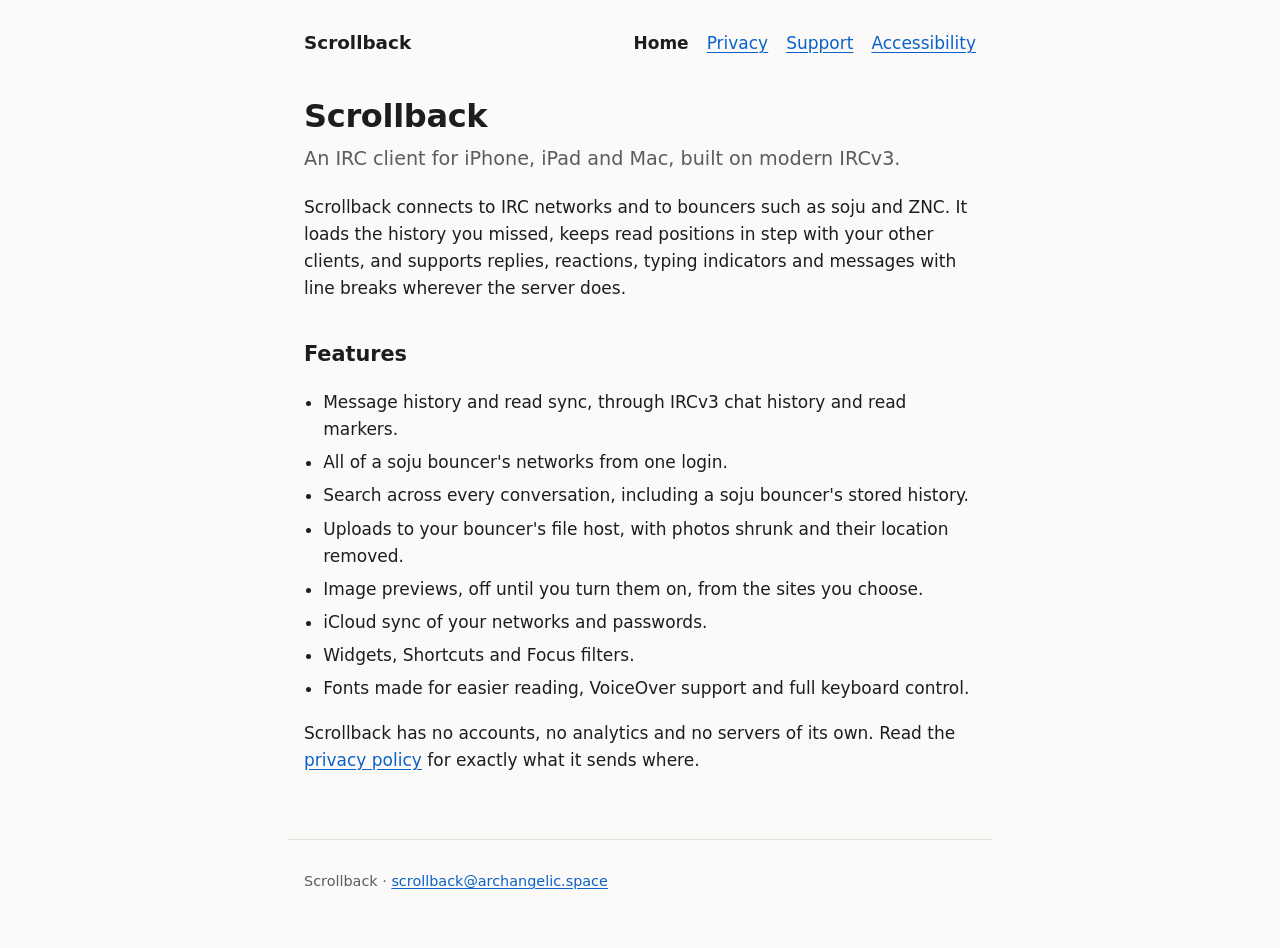
==== index.html @ 9c338fd2 "scrollback website: home, privacy policy, support and accessibility pages" ====
<!doctype html>
<html lang="en">
<head>
  <meta charset="utf-8">
  <meta name="viewport" content="width=device-width, initial-scale=1">
  <title>Scrollback</title>
  <meta name="description" content="Scrollback, an IRCv3 client for iPhone, iPad and Mac.">
  <meta name="color-scheme" content="light dark">
  <link rel="stylesheet" href="style.css">
</head>
<body>
  <a class="skip" href="#content">Skip to content</a>
  <header>
    <a class="name" href="index.html">Scrollback</a>
    <nav aria-label="Site">
    <ul>
      <li><a href="index.html" aria-current="page">Home</a></li>
      <li><a href="privacy.html">Privacy</a></li>
      <li><a href="support.html">Support</a></li>
      <li><a href="accessibility.html">Accessibility</a></li>
    </ul>
    </nav>
  </header>
  <main id="content">
<h1>Scrollback</h1>
<p class="lead">An IRC client for iPhone, iPad and Mac, built on modern IRCv3.</p>
<p>Scrollback connects to IRC networks and to bouncers such as soju and ZNC. It loads the history you missed, keeps
read positions in step with your other clients, and supports replies, reactions, typing indicators and messages with
line breaks wherever the server does.</p>
<h2>Features</h2>
<ul class="features">
  <li>Message history and read sync, through IRCv3 chat history and read markers.</li>
  <li>All of a soju bouncer's networks from one login.</li>
  <li>Search across every conversation, including a soju bouncer's stored history.</li>
  <li>Uploads to your bouncer's file host, with photos shrunk and their location removed.</li>
  <li>Image previews, off until you turn them on, from the sites you choose.</li>
  <li>iCloud sync of your networks and passwords.</li>
  <li>Widgets, Shortcuts and Focus filters.</li>
  <li>Fonts made for easier reading, VoiceOver support and full keyboard control.</li>
</ul>
<p>Scrollback has no accounts, no analytics and no servers of its own. Read the <a href="privacy.html">privacy
policy</a> for exactly what it sends where.</p>
  </main>
  <footer>
    <p>Scrollback · <a href="mailto:scrollback@archangelic.space">scrollback@archangelic.space</a></p>
  </footer>
</body>
</html>
---- style.css ----
:root {
  --bg: #fbfaf8;
  --text: #1d1d1f;
  --muted: #5b5b60;
  --accent: #0a62c9;
  --line: #e2e0dc;
  --card: #ffffff;
}
@media (prefers-color-scheme: dark) {
  :root {
    --bg: #121214;
    --text: #f2f2f4;
    --muted: #a8a8ae;
    --accent: #6cb2ff;
    --line: #2c2c30;
    --card: #1b1b1e;
  }
}
* { box-sizing: border-box; }
html { -webkit-text-size-adjust: 100%; }
body {
  margin: 0;
  background: var(--bg);
  color: var(--text);
  font: 1.0625rem/1.6 -apple-system, BlinkMacSystemFont, "Segoe UI", system-ui, sans-serif;
}
a { color: var(--accent); text-underline-offset: 0.15em; }
a:focus-visible { outline: 3px solid var(--accent); outline-offset: 2px; border-radius: 3px; }
.skip { position: absolute; left: -999px; }
.skip:focus { left: 16px; top: 16px; background: var(--card); padding: 8px 12px; z-index: 1; }
header, main, footer { max-width: 44rem; margin: 0 auto; padding: 0 16px; }
header { display: flex; flex-wrap: wrap; gap: 8px 20px; align-items: baseline; padding-top: 28px; padding-bottom: 12px; }
header .name { font-weight: 700; font-size: 1.15rem; color: var(--text); text-decoration: none; margin-right: auto; }
nav ul { display: flex; flex-wrap: wrap; gap: 4px 18px; list-style: none; margin: 0; padding: 0; }
nav a[aria-current="page"] { color: var(--text); font-weight: 600; text-decoration: none; }
main { padding-bottom: 48px; }
h1 { font-size: 2rem; line-height: 1.2; margin: 28px 0 8px; letter-spacing: -0.01em; }
h2 { font-size: 1.3rem; margin: 36px 0 8px; }
h3 { font-size: 1.05rem; margin: 24px 0 4px; }
.lead { font-size: 1.2rem; color: var(--muted); margin-top: 0; }
.updated { color: var(--muted); font-size: 0.95rem; }
ul.features { padding-left: 1.2rem; }
ul.features li { margin: 6px 0; }
.card { background: var(--card); border: 1px solid var(--line); border-radius: 12px; padding: 16px 20px; margin: 20px 0; }
footer { border-top: 1px solid var(--line); padding-top: 16px; padding-bottom: 40px; color: var(--muted); font-size: 0.9rem; }
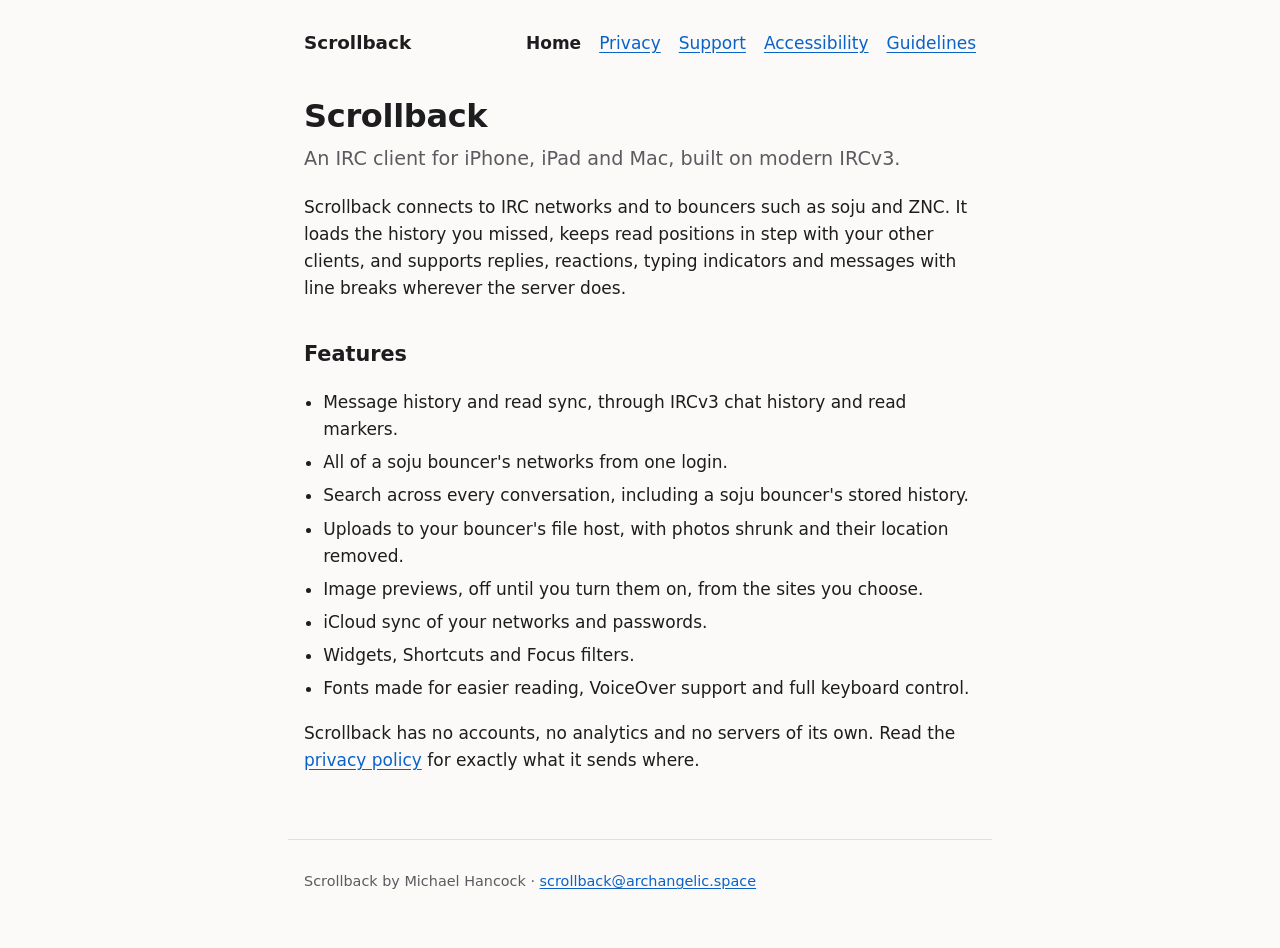
==== commit ab8931bb: "add the community guidelines page and name Michael Hancock as the developer" ====
--- a/index.html
+++ b/index.html
@@ -18,6 +18,7 @@
       <li><a href="privacy.html">Privacy</a></li>
       <li><a href="support.html">Support</a></li>
       <li><a href="accessibility.html">Accessibility</a></li>
+      <li><a href="guidelines.html">Guidelines</a></li>
     </ul>
     </nav>
   </header>
@@ -42,7 +43,7 @@
 policy</a> for exactly what it sends where.</p>
   </main>
   <footer>
-    <p>Scrollback · <a href="mailto:scrollback@archangelic.space">scrollback@archangelic.space</a></p>
+    <p>Scrollback by Michael Hancock · <a href="mailto:scrollback@archangelic.space">scrollback@archangelic.space</a></p>
   </footer>
 </body>
 </html>
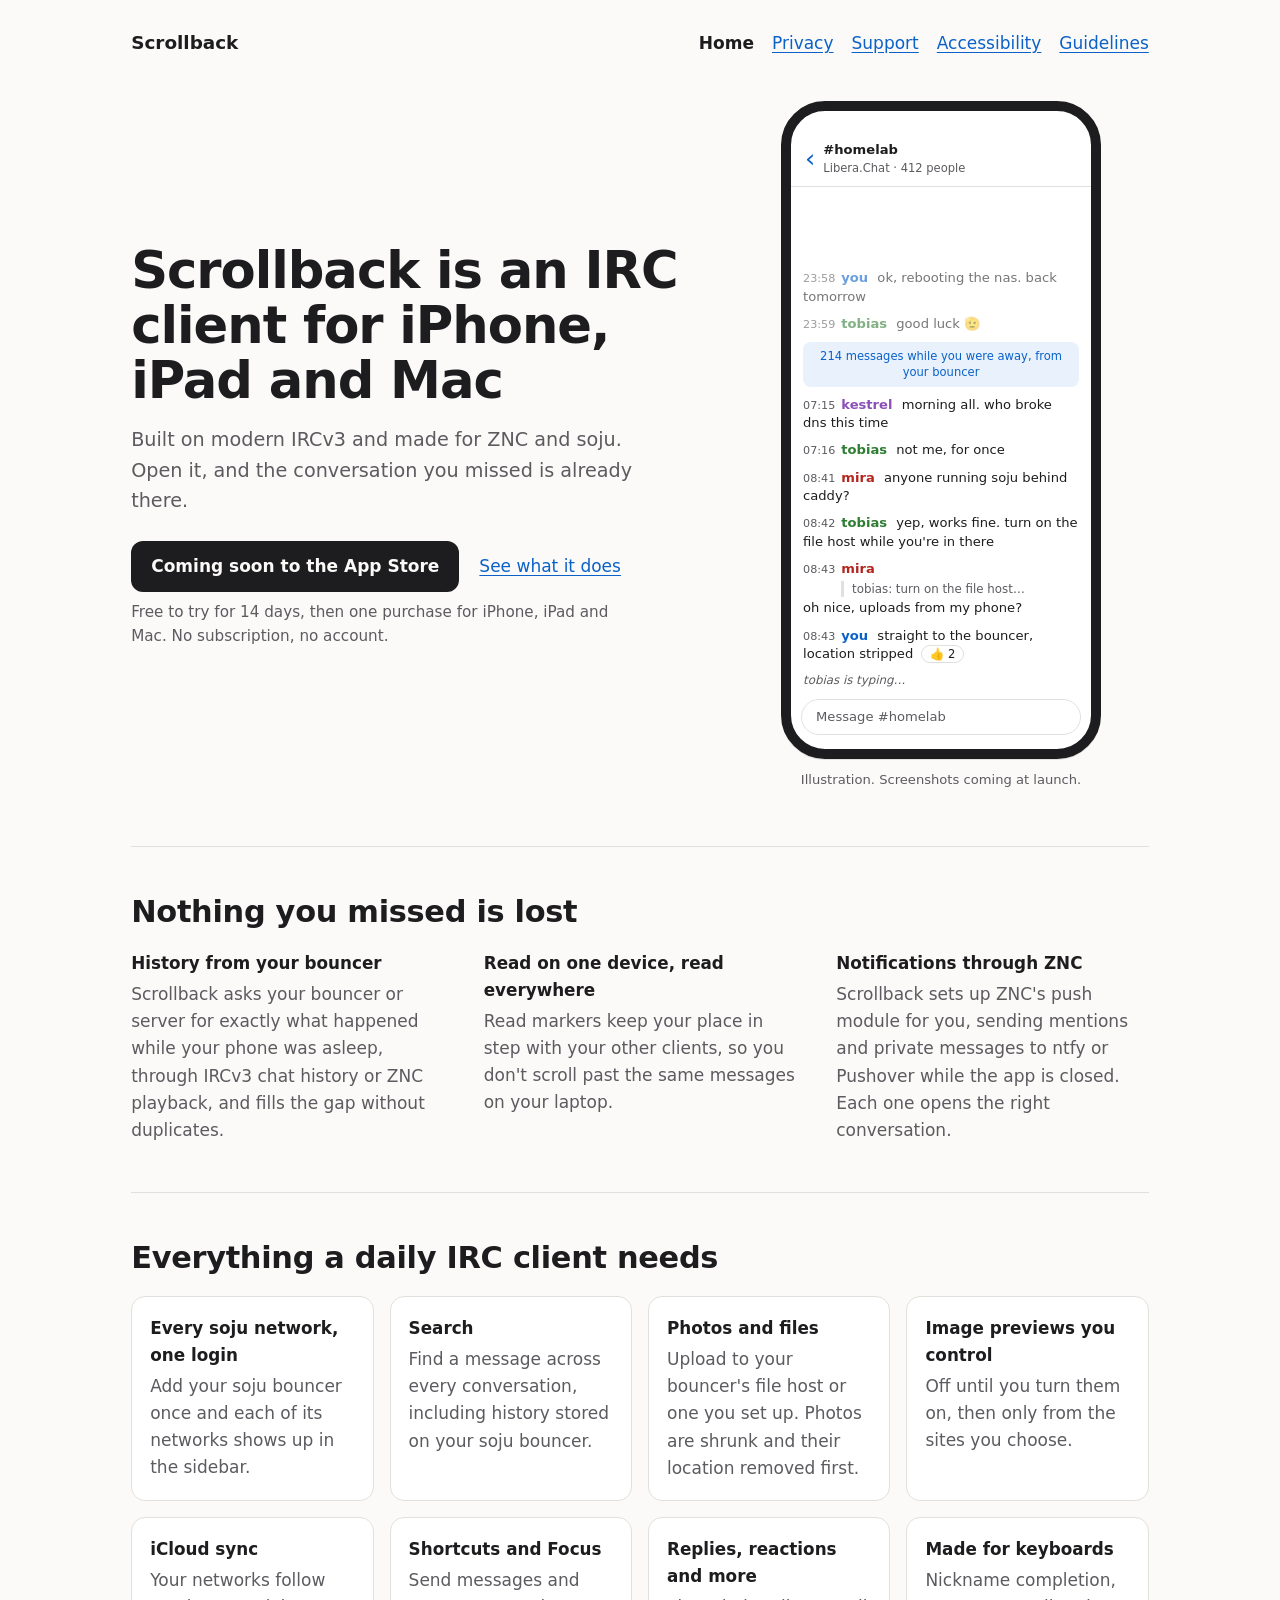
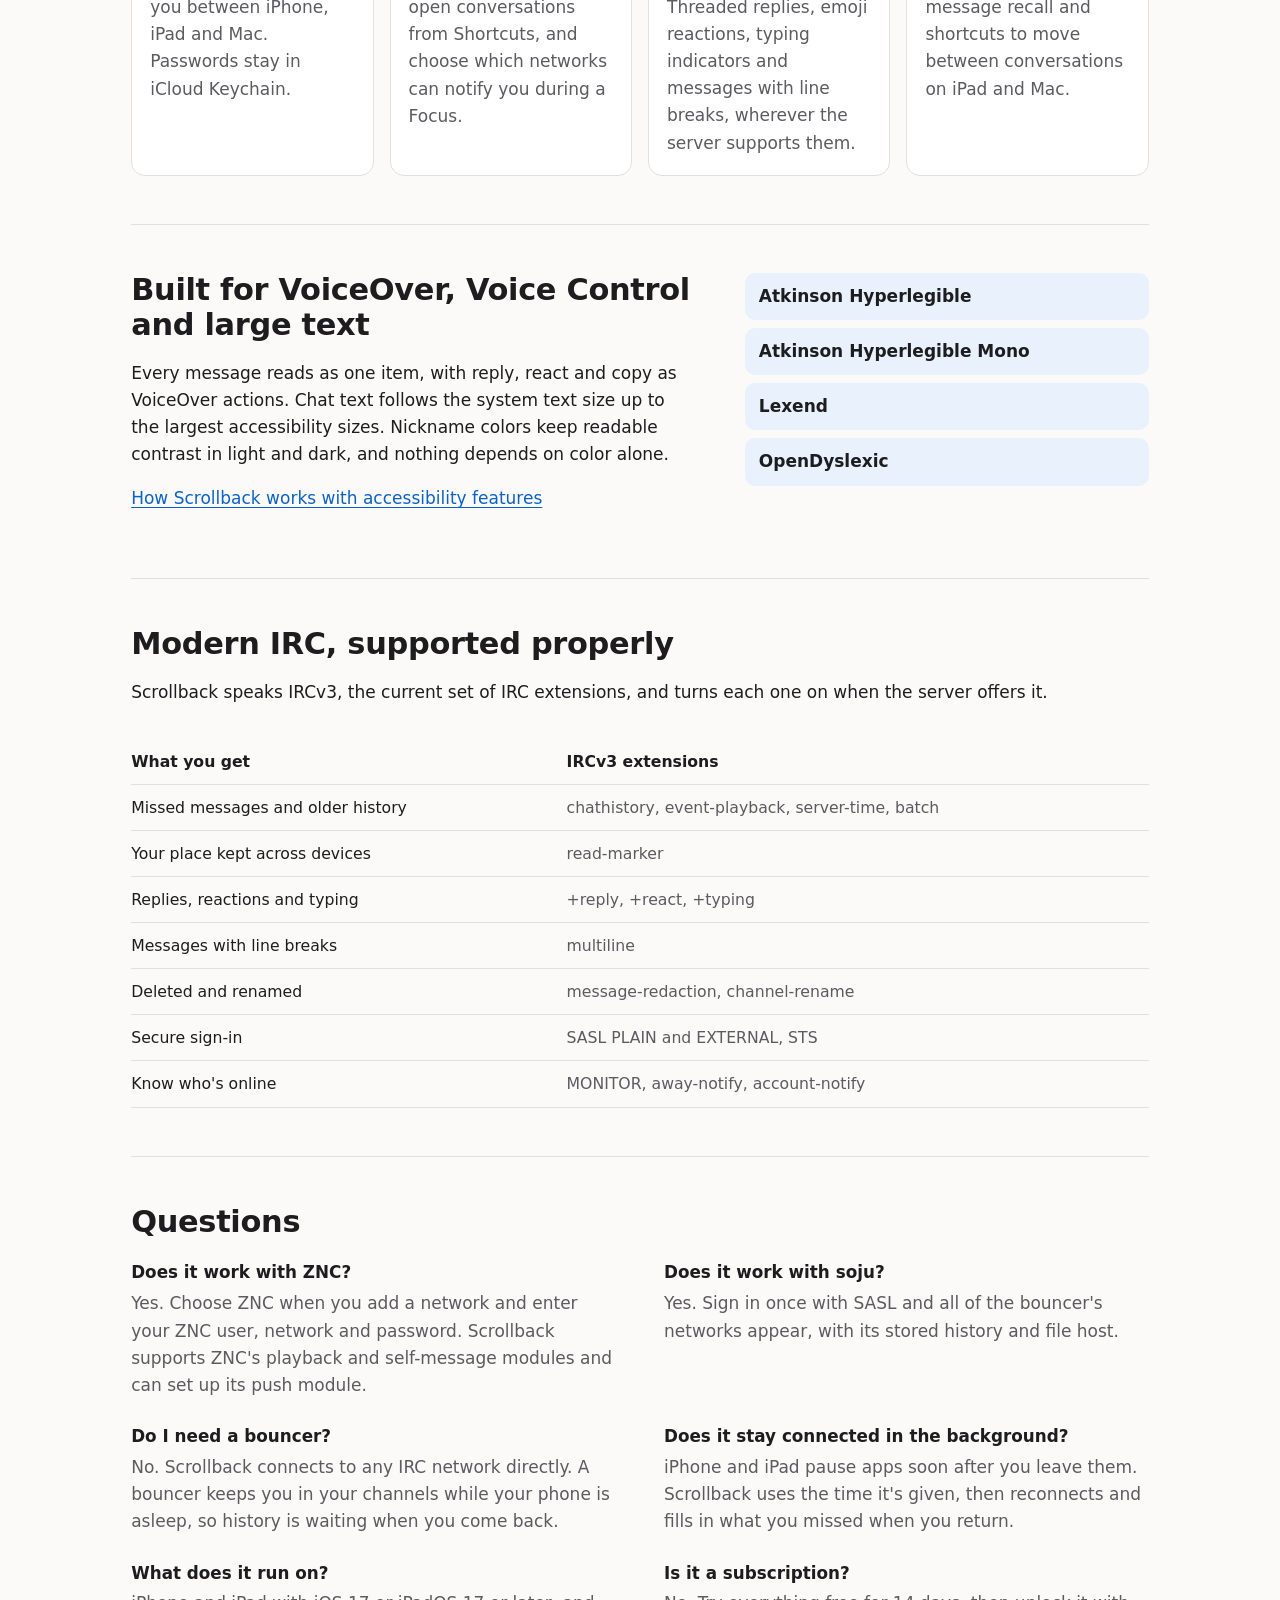
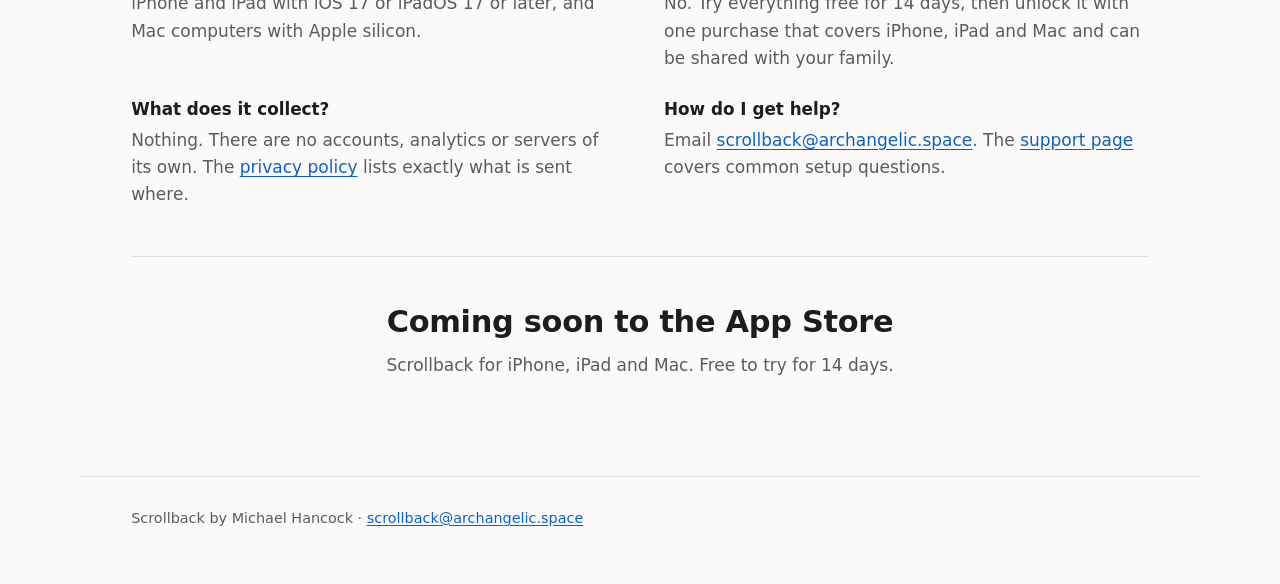
==== commit c0d292c5: "Homepage for people searching for an IRC client for iPhone, iPad and Mac Rewrites the homepage aroun" ====
--- a/index.html
+++ b/index.html
@@ -3,12 +3,28 @@
 <head>
   <meta charset="utf-8">
   <meta name="viewport" content="width=device-width, initial-scale=1">
-  <title>Scrollback</title>
-  <meta name="description" content="Scrollback, an IRCv3 client for iPhone, iPad and Mac.">
+  <title>Scrollback: IRC client for iPhone, iPad and Mac</title>
+  <meta name="description" content="Scrollback is an IRC client for iPhone, iPad and Mac. IRCv3 chat history, ZNC and soju bouncers, search, uploads and full VoiceOver support. No accounts, no tracking.">
+  <link rel="canonical" href="https://scrollback.archangelic.space/">
+  <meta property="og:type" content="website">
+  <meta property="og:url" content="https://scrollback.archangelic.space/">
+  <meta property="og:title" content="Scrollback: IRC client for iPhone, iPad and Mac">
+  <meta property="og:description" content="Open it and the conversation you missed is already there. IRCv3, ZNC and soju, built for VoiceOver and large text.">
   <meta name="color-scheme" content="light dark">
   <link rel="stylesheet" href="style.css">
+  <script type="application/ld+json">
+  {
+    "@context": "https://schema.org",
+    "@type": "SoftwareApplication",
+    "name": "Scrollback",
+    "applicationCategory": "CommunicationApplication",
+    "operatingSystem": "iOS 17 or later, iPadOS 17 or later, macOS on Apple silicon",
+    "url": "https://scrollback.archangelic.space/",
+    "description": "An IRC client for iPhone, iPad and Mac with IRCv3 chat history, ZNC and soju bouncer support, search, uploads and full VoiceOver support."
+  }
+  </script>
 </head>
-<body>
+<body class="home">
   <a class="skip" href="#content">Skip to content</a>
   <header>
     <a class="name" href="index.html">Scrollback</a>
@@ -23,24 +39,170 @@
     </nav>
   </header>
   <main id="content">
-<h1>Scrollback</h1>
-<p class="lead">An IRC client for iPhone, iPad and Mac, built on modern IRCv3.</p>
-<p>Scrollback connects to IRC networks and to bouncers such as soju and ZNC. It loads the history you missed, keeps
-read positions in step with your other clients, and supports replies, reactions, typing indicators and messages with
-line breaks wherever the server does.</p>
-<h2>Features</h2>
-<ul class="features">
-  <li>Message history and read sync, through IRCv3 chat history and read markers.</li>
-  <li>All of a soju bouncer's networks from one login.</li>
-  <li>Search across every conversation, including a soju bouncer's stored history.</li>
-  <li>Uploads to your bouncer's file host, with photos shrunk and their location removed.</li>
-  <li>Image previews, off until you turn them on, from the sites you choose.</li>
-  <li>iCloud sync of your networks and passwords.</li>
-  <li>Widgets, Shortcuts and Focus filters.</li>
-  <li>Fonts made for easier reading, VoiceOver support and full keyboard control.</li>
-</ul>
-<p>Scrollback has no accounts, no analytics and no servers of its own. Read the <a href="privacy.html">privacy
-policy</a> for exactly what it sends where.</p>
+
+<section class="hero" aria-labelledby="title">
+  <div class="hero-text">
+    <h1 id="title">Scrollback is an IRC client for iPhone, iPad and Mac</h1>
+    <p class="lead">Built on modern IRCv3 and made for ZNC and soju. Open it, and the conversation you missed is
+    already there.</p>
+    <p class="cta"><span class="store">Coming soon to the App Store</span>
+      <a href="#features">See what it does</a></p>
+    <p class="terms">Free to try for 14 days, then one purchase for iPhone, iPad and Mac. No subscription, no
+    account.</p>
+  </div>
+
+  <figure class="phone-wrap">
+    <div class="phone" role="img" aria-label="Illustration of Scrollback on iPhone: a channel that has loaded 214 missed messages from the bouncer, with a reply, a reaction and someone typing.">
+      <div class="phone-top">
+        <span class="back" aria-hidden="true">‹</span>
+        <span class="chan">#homelab<small>Libera.Chat · 412 people</small></span>
+      </div>
+      <ol class="chat">
+        <li class="old"><span class="t">23:58</span><b class="n3">you</b> ok, rebooting the nas. back tomorrow</li>
+        <li class="old"><span class="t">23:59</span><b class="n2">tobias</b> good luck 🫡</li>
+        <li class="gap">214 messages while you were away, from your bouncer</li>
+        <li><span class="t">07:15</span><b class="n4">kestrel</b> morning all. who broke dns this time</li>
+        <li><span class="t">07:16</span><b class="n2">tobias</b> not me, for once</li>
+        <li><span class="t">08:41</span><b class="n1">mira</b> anyone running soju behind caddy?</li>
+        <li><span class="t">08:42</span><b class="n2">tobias</b> yep, works fine. turn on the file host while you're in there</li>
+        <li class="reply"><span class="t">08:43</span><b class="n1">mira</b><span class="quote">tobias: turn on the file host…</span> oh nice, uploads from my phone?</li>
+        <li><span class="t">08:43</span><b class="n3">you</b> straight to the bouncer, location stripped
+          <span class="react">👍 2</span></li>
+        <li class="typing">tobias is typing…</li>
+      </ol>
+      <div class="composer"><span>Message #homelab</span></div>
+    </div>
+    <figcaption>Illustration. Screenshots coming at launch.</figcaption>
+  </figure>
+</section>
+
+<section class="band" aria-labelledby="missed">
+  <h2 id="missed">Nothing you missed is lost</h2>
+  <div class="three">
+    <div>
+      <h3>History from your bouncer</h3>
+      <p>Scrollback asks your bouncer or server for exactly what happened while your phone was asleep, through IRCv3
+      chat history or ZNC playback, and fills the gap without duplicates.</p>
+    </div>
+    <div>
+      <h3>Read on one device, read everywhere</h3>
+      <p>Read markers keep your place in step with your other clients, so you don't scroll past the same messages on
+      your laptop.</p>
+    </div>
+    <div>
+      <h3>Notifications through ZNC</h3>
+      <p>Scrollback sets up ZNC's push module for you, sending mentions and private messages to ntfy or Pushover while
+      the app is closed. Each one opens the right conversation.</p>
+    </div>
+  </div>
+</section>
+
+<section class="band" id="features" aria-labelledby="features-title">
+  <h2 id="features-title">Everything a daily IRC client needs</h2>
+  <ul class="grid">
+    <li><h3>Every soju network, one login</h3><p>Add your soju bouncer once and each of its networks shows up in the
+      sidebar.</p></li>
+    <li><h3>Search</h3><p>Find a message across every conversation, including history stored on your soju
+      bouncer.</p></li>
+    <li><h3>Photos and files</h3><p>Upload to your bouncer's file host or one you set up. Photos are shrunk and their
+      location removed first.</p></li>
+    <li><h3>Image previews you control</h3><p>Off until you turn them on, then only from the sites you choose.</p></li>
+    <li><h3>iCloud sync</h3><p>Your networks follow you between iPhone, iPad and Mac. Passwords stay in iCloud
+      Keychain.</p></li>
+    <li><h3>Shortcuts and Focus</h3><p>Send messages and open conversations from Shortcuts, and choose which networks
+      can notify you during a Focus.</p></li>
+    <li><h3>Replies, reactions and more</h3><p>Threaded replies, emoji reactions, typing indicators and messages with
+      line breaks, wherever the server supports them.</p></li>
+    <li><h3>Made for keyboards</h3><p>Nickname completion, message recall and shortcuts to move between conversations
+      on iPad and Mac.</p></li>
+  </ul>
+</section>
+
+<section class="band a11y" aria-labelledby="a11y-title">
+  <div>
+    <h2 id="a11y-title">Built for VoiceOver, Voice Control and large text</h2>
+    <p>Every message reads as one item, with reply, react and copy as VoiceOver actions. Chat text follows the system
+    text size up to the largest accessibility sizes. Nickname colors keep readable contrast in light and dark, and
+    nothing depends on color alone.</p>
+    <p><a href="accessibility.html">How Scrollback works with accessibility features</a></p>
+  </div>
+  <ul class="fonts" aria-label="Fonts included for easier reading">
+    <li>Atkinson Hyperlegible</li>
+    <li>Atkinson Hyperlegible Mono</li>
+    <li>Lexend</li>
+    <li>OpenDyslexic</li>
+  </ul>
+</section>
+
+<section class="band" aria-labelledby="ircv3-title">
+  <h2 id="ircv3-title">Modern IRC, supported properly</h2>
+  <p>Scrollback speaks IRCv3, the current set of IRC extensions, and turns each one on when the server offers it.</p>
+  <div class="scroll">
+  <table class="specs">
+    <thead><tr><th scope="col">What you get</th><th scope="col">IRCv3 extensions</th></tr></thead>
+    <tbody>
+      <tr><td>Missed messages and older history</td><td>chathistory, event-playback, server-time, batch</td></tr>
+      <tr><td>Your place kept across devices</td><td>read-marker</td></tr>
+      <tr><td>Replies, reactions and typing</td><td>+reply, +react, +typing</td></tr>
+      <tr><td>Messages with line breaks</td><td>multiline</td></tr>
+      <tr><td>Deleted and renamed</td><td>message-redaction, channel-rename</td></tr>
+      <tr><td>Secure sign-in</td><td>SASL PLAIN and EXTERNAL, STS</td></tr>
+      <tr><td>Know who's online</td><td>MONITOR, away-notify, account-notify</td></tr>
+    </tbody>
+  </table>
+  </div>
+</section>
+
+<section class="band" aria-labelledby="faq-title">
+  <h2 id="faq-title">Questions</h2>
+  <div class="faq">
+    <div>
+      <h3>Does it work with ZNC?</h3>
+      <p>Yes. Choose ZNC when you add a network and enter your ZNC user, network and password. Scrollback supports
+      ZNC's playback and self-message modules and can set up its push module.</p>
+    </div>
+    <div>
+      <h3>Does it work with soju?</h3>
+      <p>Yes. Sign in once with SASL and all of the bouncer's networks appear, with its stored history and file
+      host.</p>
+    </div>
+    <div>
+      <h3>Do I need a bouncer?</h3>
+      <p>No. Scrollback connects to any IRC network directly. A bouncer keeps you in your channels while your phone is
+      asleep, so history is waiting when you come back.</p>
+    </div>
+    <div>
+      <h3>Does it stay connected in the background?</h3>
+      <p>iPhone and iPad pause apps soon after you leave them. Scrollback uses the time it's given, then reconnects
+      and fills in what you missed when you return.</p>
+    </div>
+    <div>
+      <h3>What does it run on?</h3>
+      <p>iPhone and iPad with iOS 17 or iPadOS 17 or later, and Mac computers with Apple silicon.</p>
+    </div>
+    <div>
+      <h3>Is it a subscription?</h3>
+      <p>No. Try everything free for 14 days, then unlock it with one purchase that covers iPhone, iPad and Mac and
+      can be shared with your family.</p>
+    </div>
+    <div>
+      <h3>What does it collect?</h3>
+      <p>Nothing. There are no accounts, analytics or servers of its own. The <a href="privacy.html">privacy
+      policy</a> lists exactly what is sent where.</p>
+    </div>
+    <div>
+      <h3>How do I get help?</h3>
+      <p>Email <a href="mailto:scrollback@archangelic.space">scrollback@archangelic.space</a>. The
+      <a href="support.html">support page</a> covers common setup questions.</p>
+    </div>
+  </div>
+</section>
+
+<section class="band closing" aria-labelledby="closing-title">
+  <h2 id="closing-title">Coming soon to the App Store</h2>
+  <p>Scrollback for iPhone, iPad and Mac. Free to try for 14 days.</p>
+</section>
+
   </main>
   <footer>
     <p>Scrollback by Michael Hancock · <a href="mailto:scrollback@archangelic.space">scrollback@archangelic.space</a></p>
--- a/style.css
+++ b/style.css
@@ -1,20 +1,50 @@
 :root {
+  color-scheme: light dark;
   --bg: #fbfaf8;
   --text: #1d1d1f;
   --muted: #5b5b60;
   --accent: #0a62c9;
   --line: #e2e0dc;
   --card: #ffffff;
+  --frame: #1d1d1f;
+  --screen: #ffffff;
+  --tint: #e8f1fc;
+  --n1: #b3261e;
+  --n2: #2f7d32;
+  --n3: #0a62c9;
+  --n4: #8a4fb8;
 }
 @media (prefers-color-scheme: dark) {
-  :root {
+  :root:not([data-theme="light"]) {
     --bg: #121214;
     --text: #f2f2f4;
     --muted: #a8a8ae;
     --accent: #6cb2ff;
     --line: #2c2c30;
     --card: #1b1b1e;
+    --frame: #3a3a3f;
+    --screen: #1b1b1e;
+    --tint: #16263a;
+    --n1: #ff8a80;
+    --n2: #81c995;
+    --n3: #6cb2ff;
+    --n4: #c9a2f0;
   }
+}
+:root[data-theme="dark"] {
+  --bg: #121214;
+  --text: #f2f2f4;
+  --muted: #a8a8ae;
+  --accent: #6cb2ff;
+  --line: #2c2c30;
+  --card: #1b1b1e;
+  --frame: #3a3a3f;
+  --screen: #1b1b1e;
+  --tint: #16263a;
+  --n1: #ff8a80;
+  --n2: #81c995;
+  --n3: #6cb2ff;
+  --n4: #c9a2f0;
 }
 * { box-sizing: border-box; }
 html { -webkit-text-size-adjust: 100%; }
@@ -43,3 +73,67 @@
 ul.features li { margin: 6px 0; }
 .card { background: var(--card); border: 1px solid var(--line); border-radius: 12px; padding: 16px 20px; margin: 20px 0; }
 footer { border-top: 1px solid var(--line); padding-top: 16px; padding-bottom: 40px; color: var(--muted); font-size: 0.9rem; }
+
+/* Home page */
+.home header, .home main, .home footer { max-width: 70rem; padding-left: max(16px, 4vw); padding-right: max(16px, 4vw); }
+.home h1 { font-size: clamp(2rem, 4.4vw, 3.2rem); line-height: 1.08; letter-spacing: -0.02em; margin: 0 0 16px; }
+.home h2 { font-size: clamp(1.4rem, 2.6vw, 1.9rem); line-height: 1.15; letter-spacing: -0.01em; margin: 0 0 12px; }
+.home h3 { margin: 0 0 4px; }
+.hero { display: grid; grid-template-columns: minmax(0, 1.15fr) minmax(0, 0.85fr); gap: 40px; align-items: center; padding: 32px 0 56px; }
+.hero-text { min-width: 0; }
+.hero .lead { max-width: 32rem; }
+.cta { display: flex; flex-wrap: wrap; align-items: center; gap: 12px 20px; margin: 24px 0 8px; }
+.store { display: inline-block; background: var(--text); color: var(--bg); font-weight: 600; padding: 12px 20px; border-radius: 12px; }
+.terms { color: var(--muted); font-size: 0.95rem; margin: 0; max-width: 30rem; }
+
+.phone-wrap { margin: 0; justify-self: center; width: min(100%, 320px); }
+.phone { border: 10px solid var(--frame); border-radius: 44px; background: var(--screen); aspect-ratio: 9 / 18.5; display: flex; flex-direction: column; overflow: hidden; font-size: 0.82rem; line-height: 1.4; box-shadow: 0 1px 0 var(--line); }
+.phone-top { display: flex; align-items: center; gap: 8px; padding: 30px 14px 10px; border-bottom: 1px solid var(--line); }
+.back { font-size: 1.6rem; line-height: 1; color: var(--accent); }
+.chan { font-weight: 600; display: flex; flex-direction: column; }
+.chan small { font-weight: 400; color: var(--muted); font-size: 0.72rem; }
+.chat { list-style: none; margin: 0; padding: 10px 12px; flex: 1; display: flex; flex-direction: column; justify-content: flex-end; gap: 9px; overflow: hidden; }
+.chat li { min-width: 0; overflow-wrap: anywhere; }
+.chat .t { color: var(--muted); font-size: 0.7rem; margin-right: 6px; font-variant-numeric: tabular-nums; }
+.chat b { margin-right: 5px; }
+.n1 { color: var(--n1); }
+.n2 { color: var(--n2); }
+.n3 { color: var(--n3); }
+.n4 { color: var(--n4); }
+.chat .old { opacity: 0.6; }
+.chat .gap { text-align: center; font-size: 0.72rem; color: var(--accent); background: var(--tint); border-radius: 8px; padding: 6px 8px; }
+.chat .quote { display: block; border-left: 3px solid var(--line); padding-left: 8px; margin: 2px 0 2px 38px; color: var(--muted); font-size: 0.74rem; }
+.react { display: inline-block; margin-left: 4px; border: 1px solid var(--line); border-radius: 999px; padding: 0 8px; font-size: 0.72rem; white-space: nowrap; }
+.chat .typing { color: var(--muted); font-style: italic; font-size: 0.74rem; }
+.composer { margin: 0 10px 14px; border: 1px solid var(--line); border-radius: 18px; padding: 8px 14px; color: var(--muted); }
+.phone-wrap figcaption { text-align: center; color: var(--muted); font-size: 0.82rem; margin-top: 10px; }
+
+.band { border-top: 1px solid var(--line); padding: 48px 0; }
+.three { display: grid; grid-template-columns: repeat(3, minmax(0, 1fr)); gap: 24px 40px; margin-top: 20px; }
+.three p, .grid p, .faq p { margin: 0; color: var(--muted); }
+.grid { list-style: none; padding: 0; margin: 20px 0 0; display: grid; grid-template-columns: repeat(4, minmax(0, 1fr)); gap: 16px; }
+.grid li { background: var(--card); border: 1px solid var(--line); border-radius: 14px; padding: 18px; min-width: 0; }
+.a11y { display: grid; grid-template-columns: minmax(0, 1.4fr) minmax(0, 1fr); gap: 32px 48px; align-items: start; }
+.a11y p { max-width: 38rem; }
+.fonts { list-style: none; padding: 0; margin: 0; display: grid; gap: 8px; }
+.fonts li { background: var(--tint); border-radius: 10px; padding: 10px 14px; font-weight: 600; }
+.scroll { overflow-x: auto; }
+.specs { border-collapse: collapse; width: 100%; margin-top: 16px; font-size: 0.98rem; }
+.specs th, .specs td { text-align: left; padding: 10px 12px 10px 0; border-bottom: 1px solid var(--line); vertical-align: top; }
+.specs th { font-weight: 600; }
+.specs td:last-child { color: var(--muted); }
+.faq { display: grid; grid-template-columns: repeat(2, minmax(0, 1fr)); gap: 24px 48px; margin-top: 20px; }
+.closing { text-align: center; }
+.closing p { color: var(--muted); margin: 0; }
+
+@media (max-width: 1000px) {
+  .grid { grid-template-columns: repeat(2, minmax(0, 1fr)); }
+}
+@media (max-width: 820px) {
+  .hero { grid-template-columns: 1fr; padding-top: 16px; }
+  .three, .faq, .a11y { grid-template-columns: 1fr; }
+}
+@media (max-width: 520px) {
+  .grid { grid-template-columns: 1fr; }
+  .specs { font-size: 0.9rem; }
+}
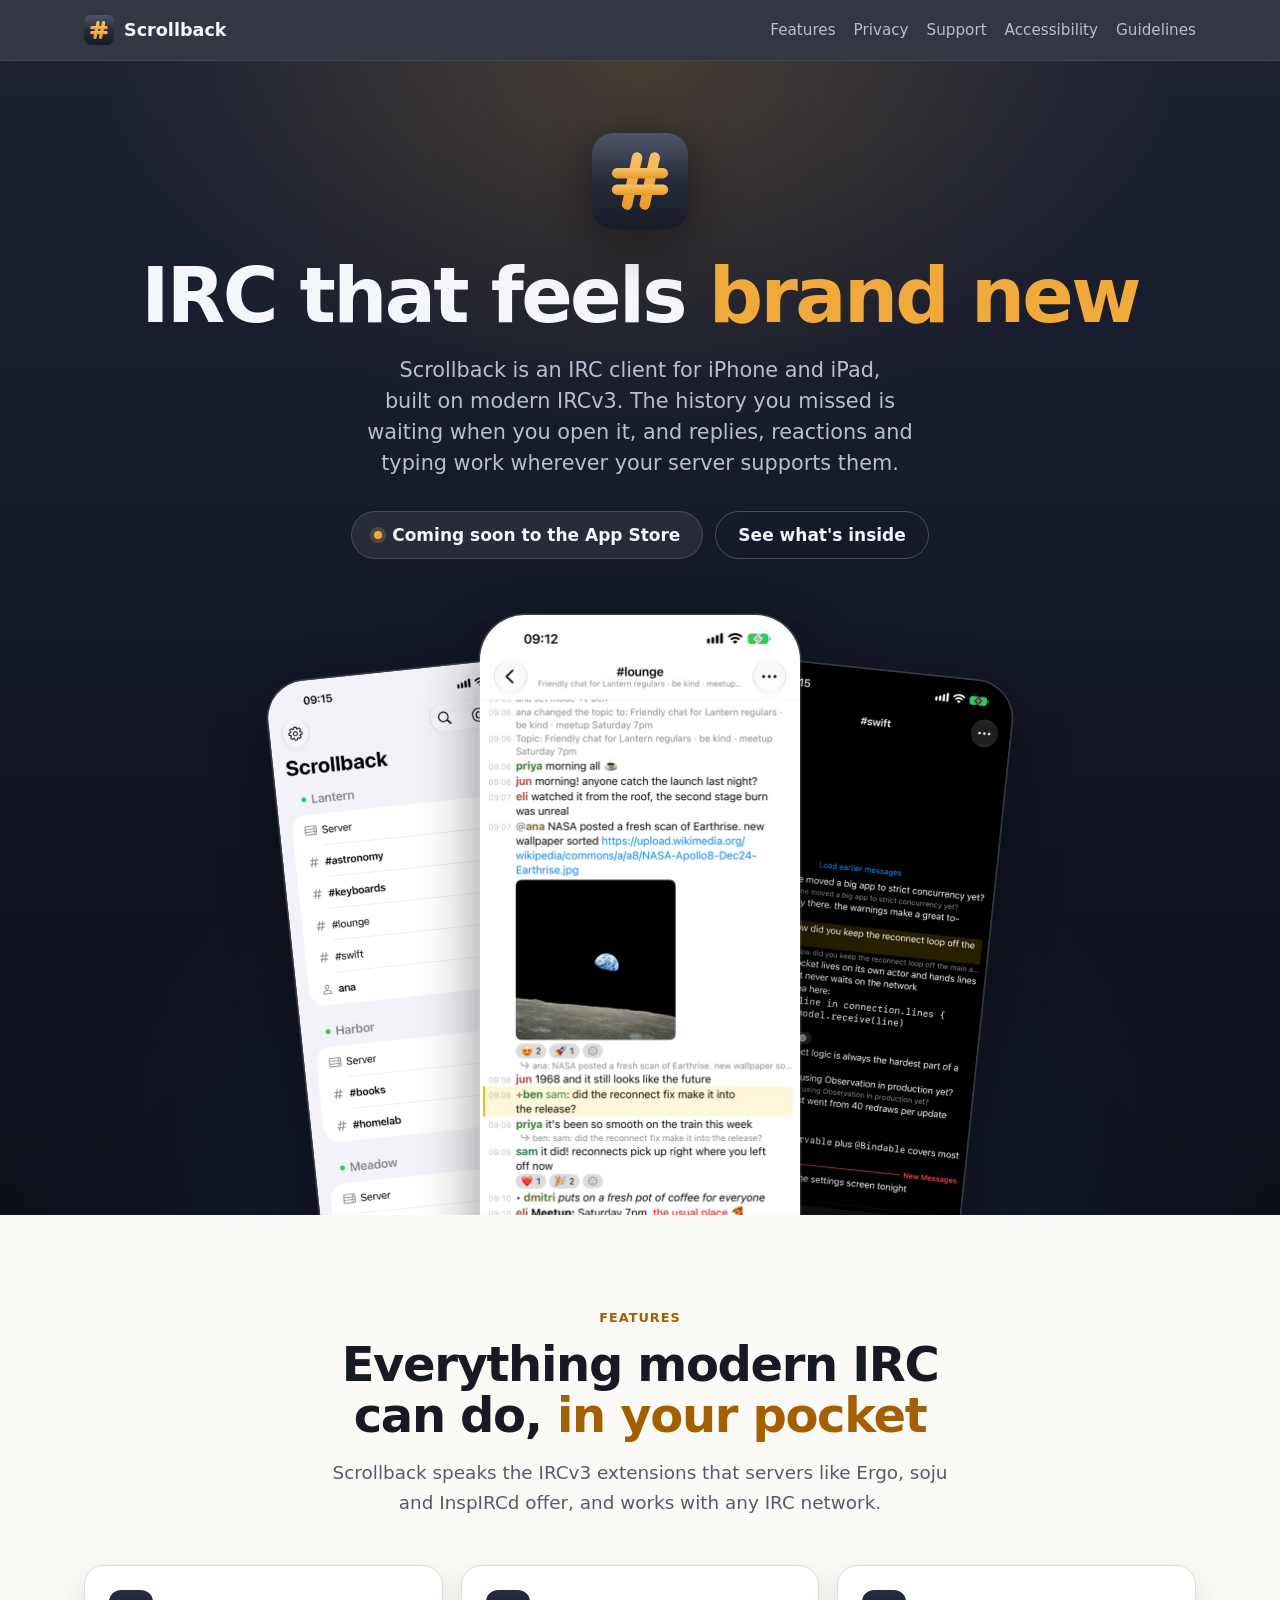
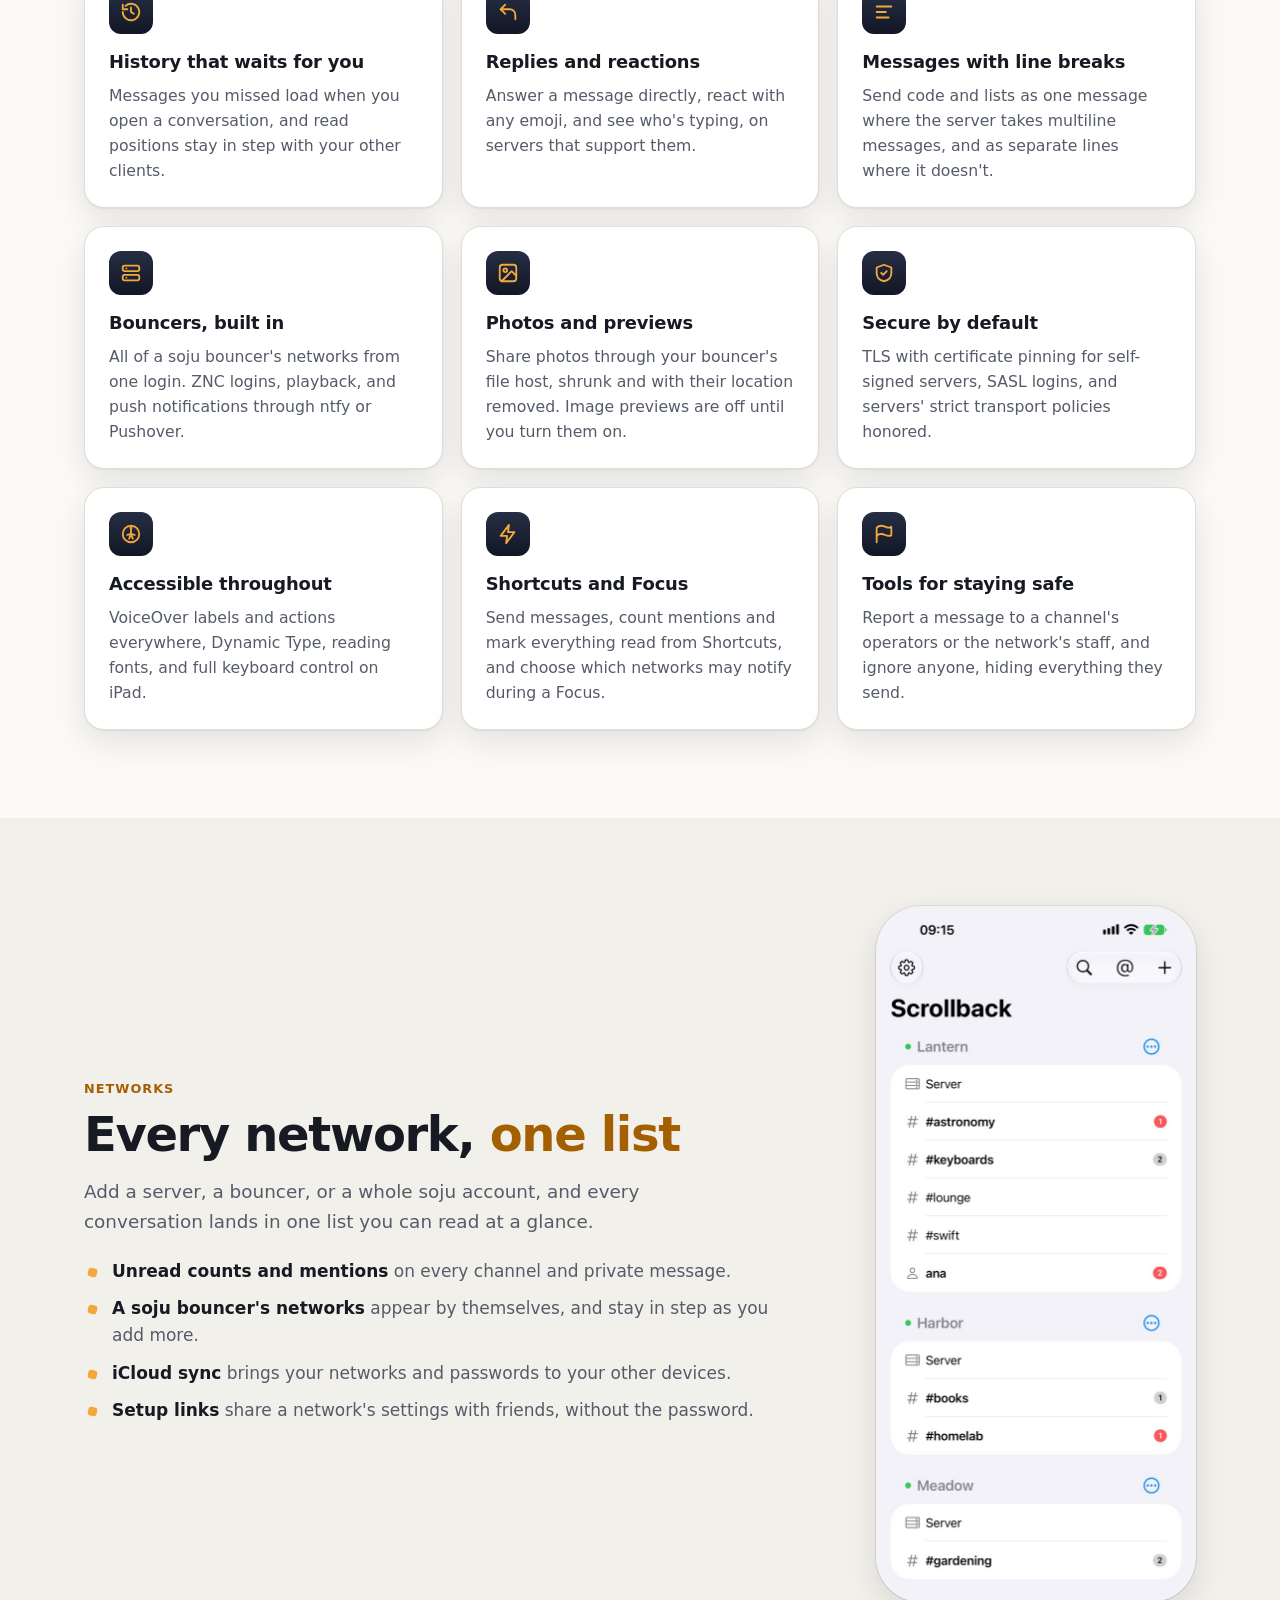
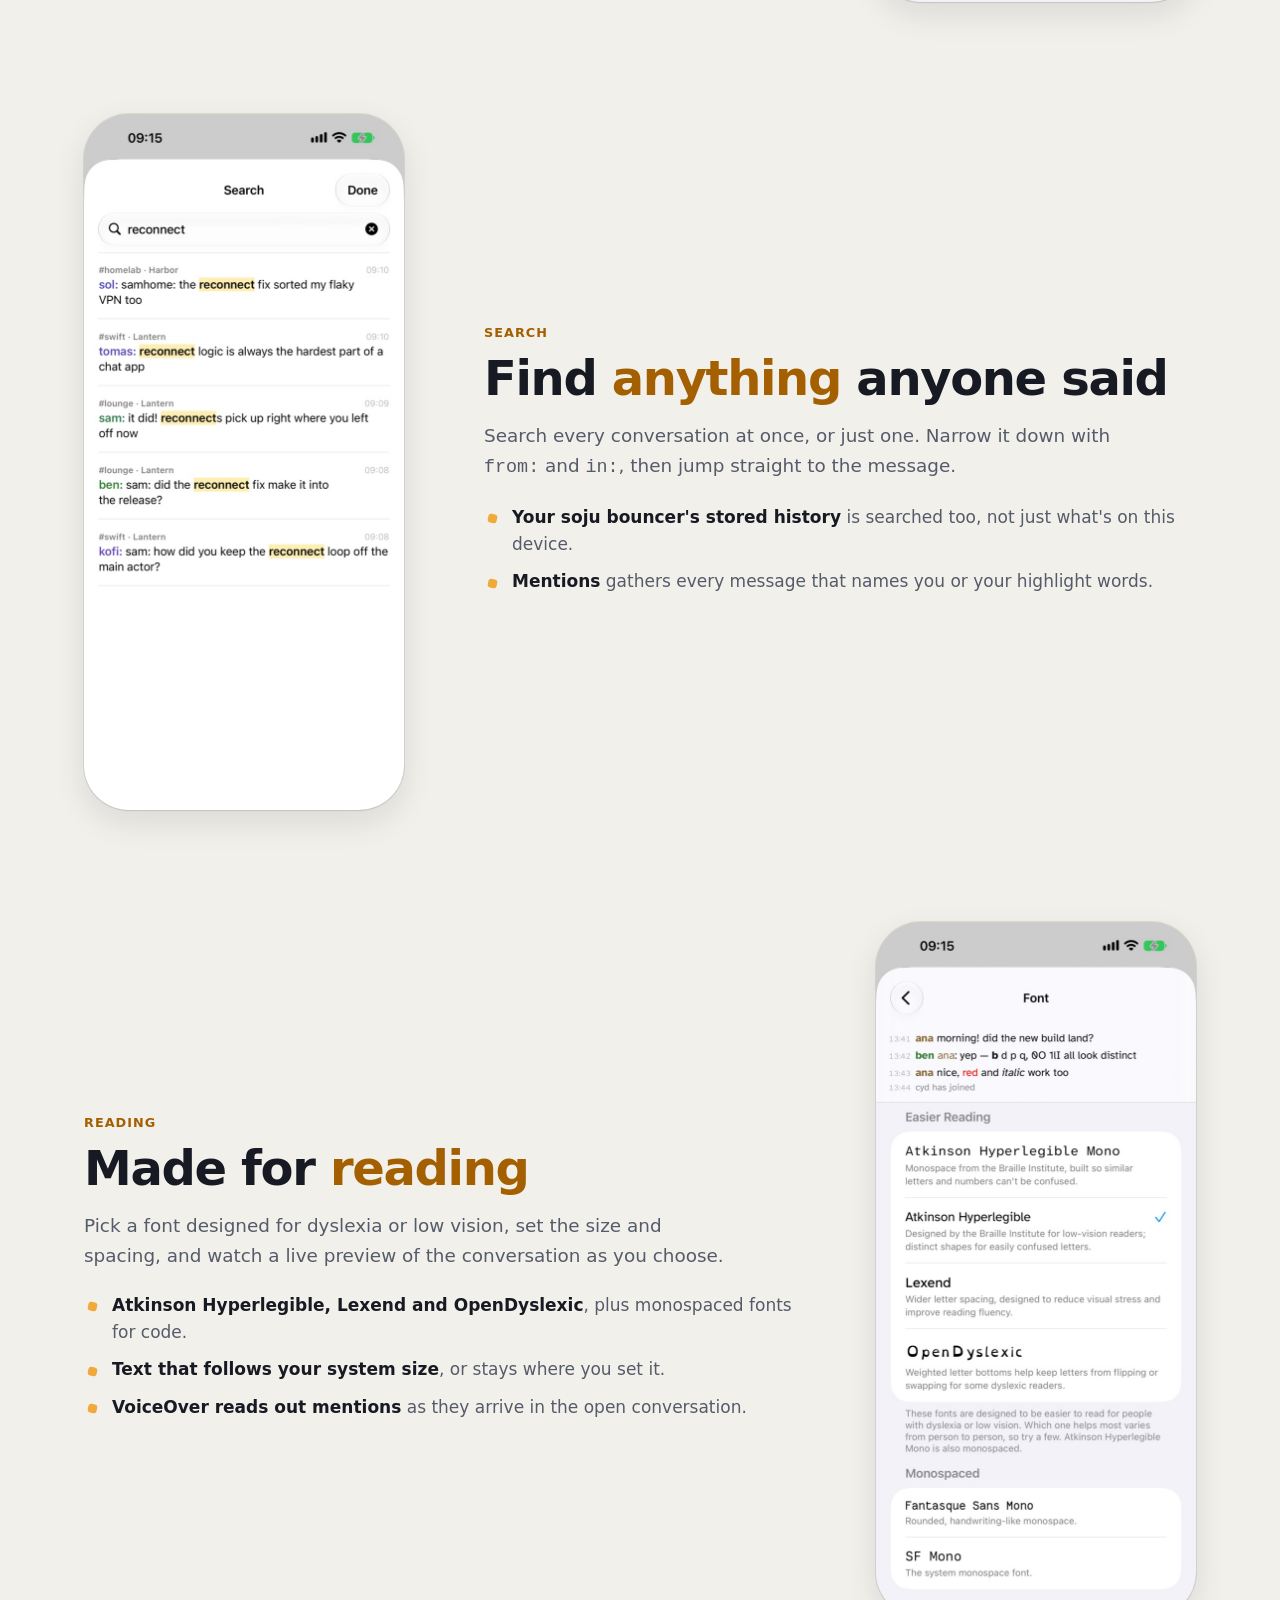
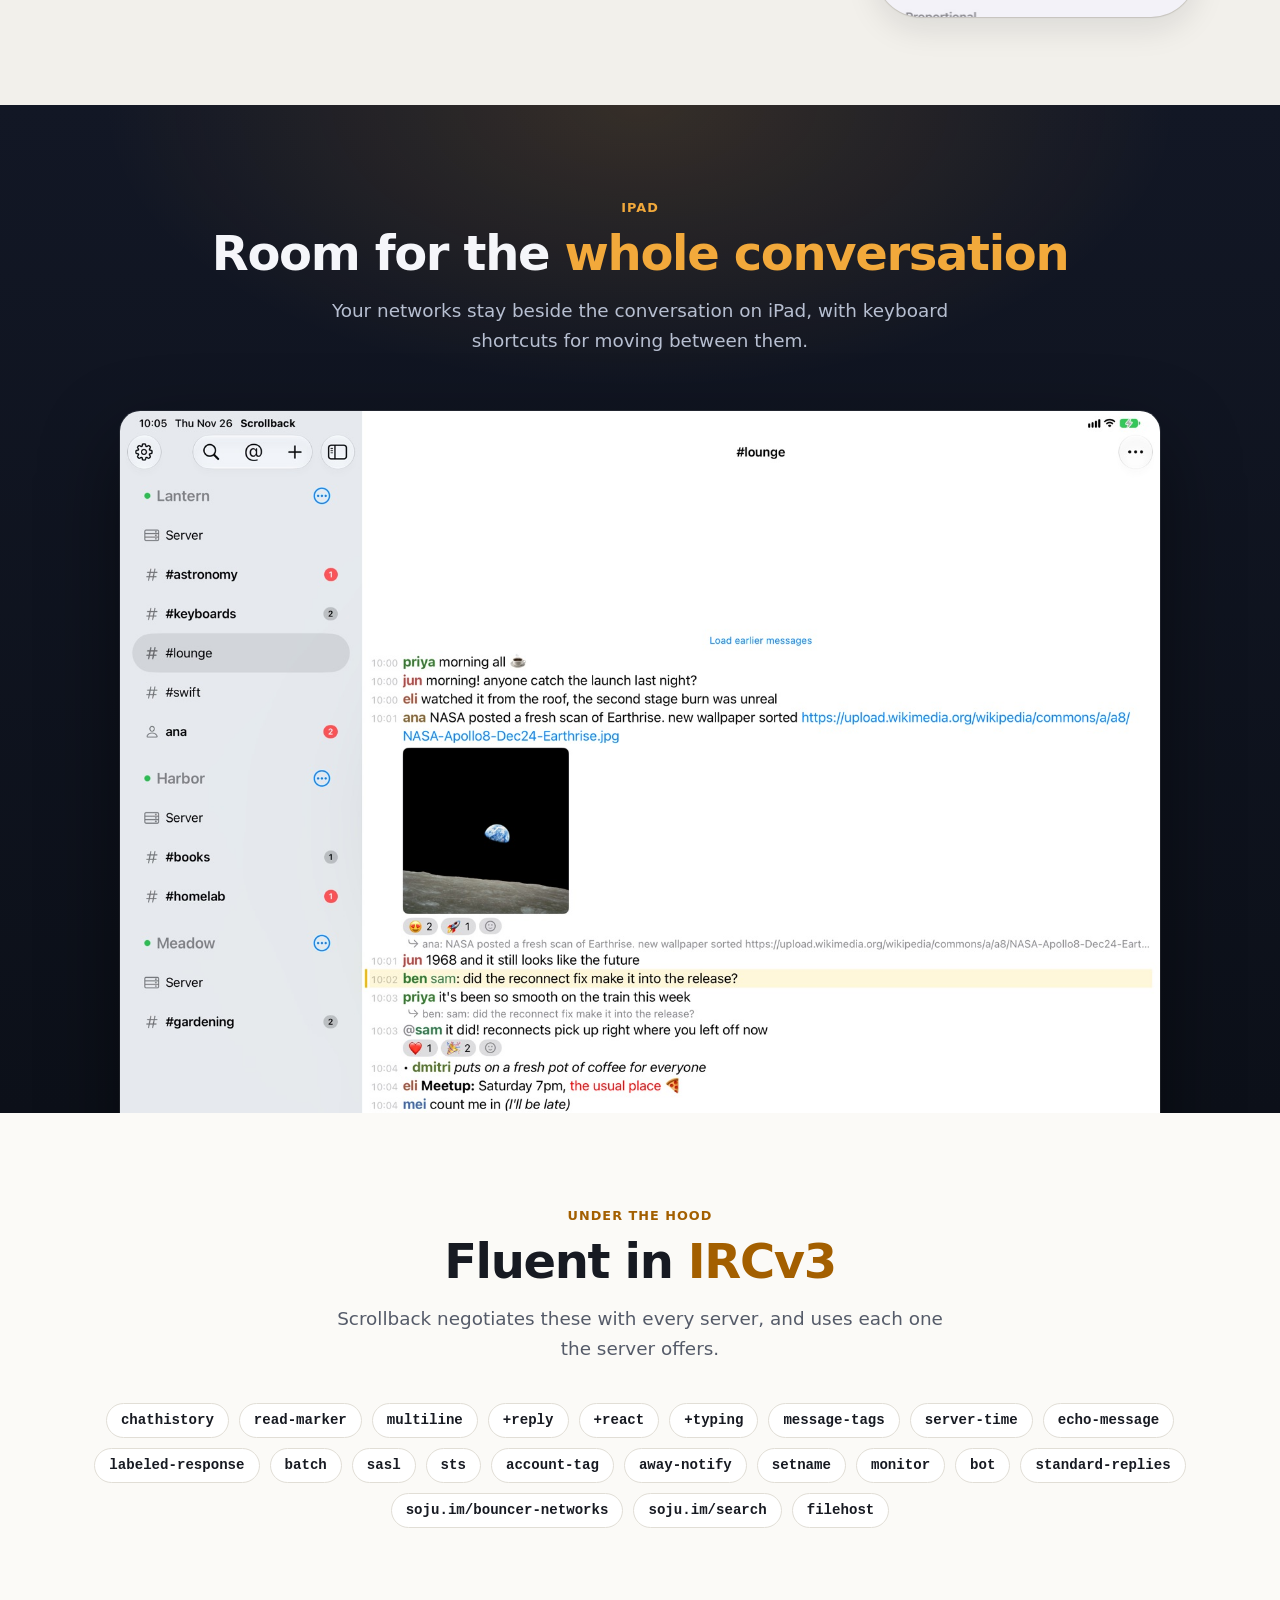
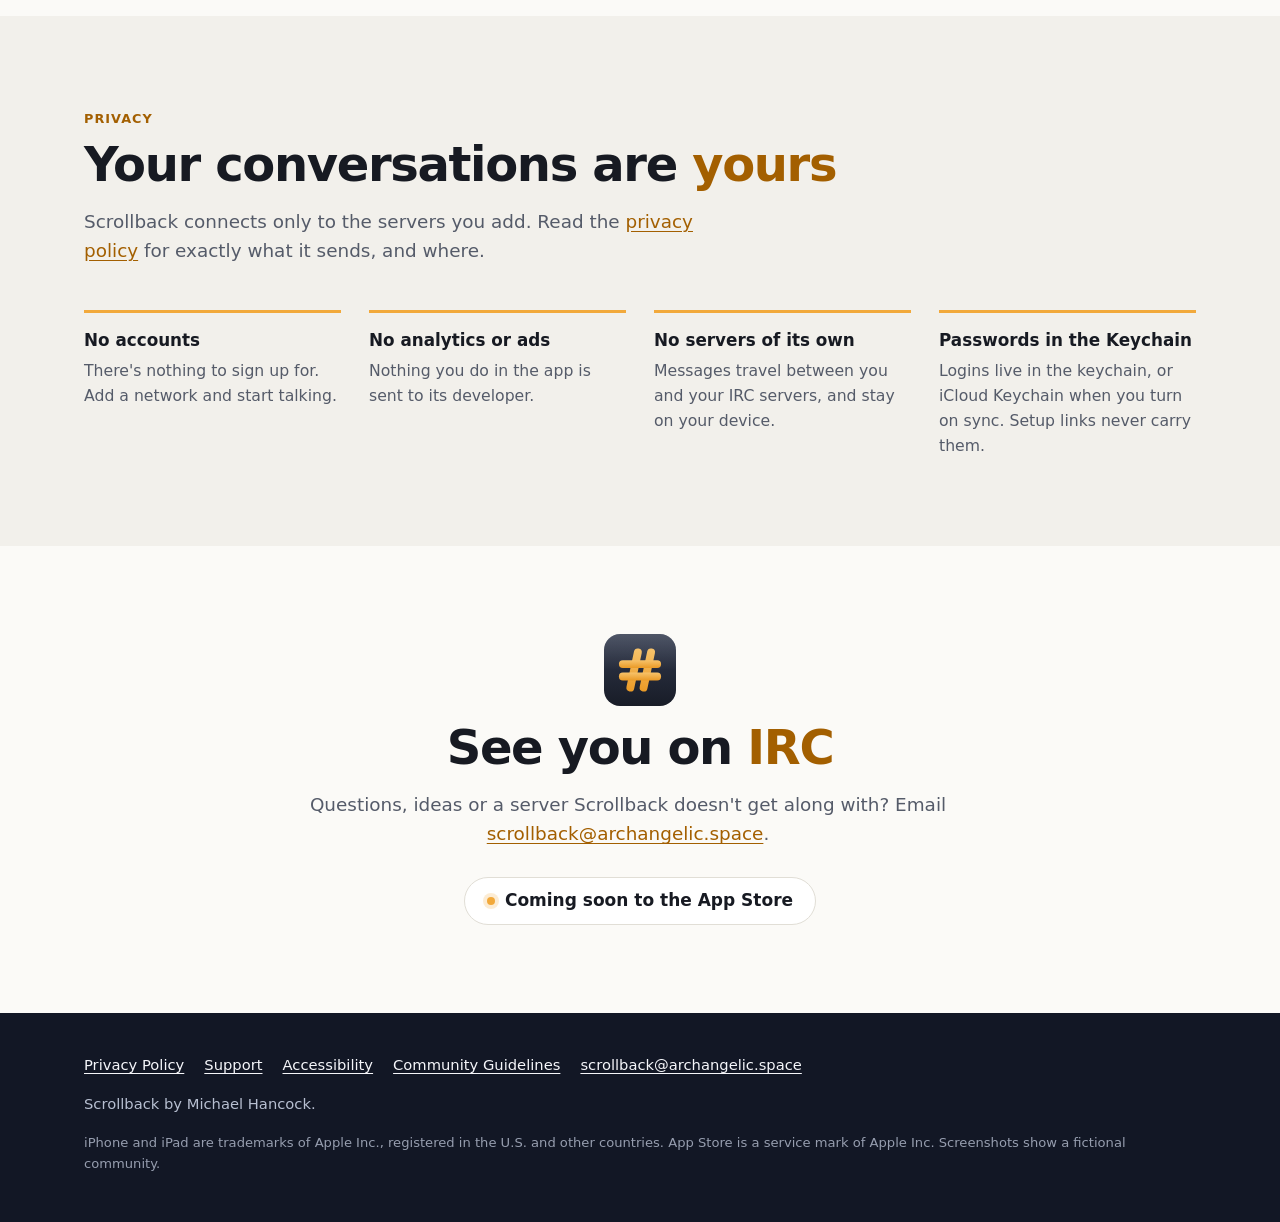
==== commit 8c3f04a9: "a new homepage: navy and amber like the icon, real screenshots of a fictional community, the feature" ====
--- a/index.html
+++ b/index.html
@@ -3,209 +3,291 @@
 <head>
   <meta charset="utf-8">
   <meta name="viewport" content="width=device-width, initial-scale=1">
-  <title>Scrollback: IRC client for iPhone, iPad and Mac</title>
-  <meta name="description" content="Scrollback is an IRC client for iPhone, iPad and Mac. IRCv3 chat history, ZNC and soju bouncers, search, uploads and full VoiceOver support. No accounts, no tracking.">
-  <link rel="canonical" href="https://scrollback.archangelic.space/">
+  <title>Scrollback · IRC for iPhone and iPad</title>
+  <meta name="description" content="Scrollback is an IRC client for iPhone and iPad built on modern IRCv3: history that's waiting for you, replies, reactions, bouncers, and fonts made for reading. No accounts, no analytics.">
+  <meta name="color-scheme" content="light dark">
+  <meta name="theme-color" content="#121725">
   <meta property="og:type" content="website">
+  <meta property="og:title" content="Scrollback · IRC that feels brand new">
+  <meta property="og:description" content="An IRC client for iPhone and iPad, built on modern IRCv3.">
   <meta property="og:url" content="https://scrollback.archangelic.space/">
-  <meta property="og:title" content="Scrollback: IRC client for iPhone, iPad and Mac">
-  <meta property="og:description" content="Open it and the conversation you missed is already there. IRCv3, ZNC and soju, built for VoiceOver and large text.">
-  <meta name="color-scheme" content="light dark">
+  <meta property="og:image" content="https://scrollback.archangelic.space/images/og.png">
+  <meta name="twitter:card" content="summary_large_image">
+  <link rel="icon" href="images/icon.svg" type="image/svg+xml">
+  <link rel="apple-touch-icon" href="images/apple-touch-icon.png">
   <link rel="stylesheet" href="style.css">
-  <script type="application/ld+json">
-  {
-    "@context": "https://schema.org",
-    "@type": "SoftwareApplication",
-    "name": "Scrollback",
-    "applicationCategory": "CommunicationApplication",
-    "operatingSystem": "iOS 17 or later, iPadOS 17 or later, macOS on Apple silicon",
-    "url": "https://scrollback.archangelic.space/",
-    "description": "An IRC client for iPhone, iPad and Mac with IRCv3 chat history, ZNC and soju bouncer support, search, uploads and full VoiceOver support."
-  }
-  </script>
 </head>
-<body class="home">
+<body>
   <a class="skip" href="#content">Skip to content</a>
-  <header>
-    <a class="name" href="index.html">Scrollback</a>
-    <nav aria-label="Site">
-    <ul>
-      <li><a href="index.html" aria-current="page">Home</a></li>
-      <li><a href="privacy.html">Privacy</a></li>
-      <li><a href="support.html">Support</a></li>
-      <li><a href="accessibility.html">Accessibility</a></li>
-      <li><a href="guidelines.html">Guidelines</a></li>
-    </ul>
-    </nav>
+  <header class="site-header">
+    <div class="wrap">
+      <a class="brand" href="index.html"><img src="images/icon.svg" alt="" width="30" height="30">Scrollback</a>
+      <nav aria-label="Site">
+        <ul>
+          <li><a href="#features">Features</a></li>
+          <li><a href="privacy.html">Privacy</a></li>
+          <li><a href="support.html">Support</a></li>
+          <li><a href="accessibility.html">Accessibility</a></li>
+          <li><a href="guidelines.html">Guidelines</a></li>
+        </ul>
+      </nav>
+    </div>
   </header>
+
   <main id="content">
-
-<section class="hero" aria-labelledby="title">
-  <div class="hero-text">
-    <h1 id="title">Scrollback is an IRC client for iPhone, iPad and Mac</h1>
-    <p class="lead">Built on modern IRCv3 and made for ZNC and soju. Open it, and the conversation you missed is
-    already there.</p>
-    <p class="cta"><span class="store">Coming soon to the App Store</span>
-      <a href="#features">See what it does</a></p>
-    <p class="terms">Free to try for 14 days, then one purchase for iPhone, iPad and Mac. No subscription, no
-    account.</p>
-  </div>
-
-  <figure class="phone-wrap">
-    <div class="phone" role="img" aria-label="Illustration of Scrollback on iPhone: a channel that has loaded 214 missed messages from the bouncer, with a reply, a reaction and someone typing.">
-      <div class="phone-top">
-        <span class="back" aria-hidden="true">‹</span>
-        <span class="chan">#homelab<small>Libera.Chat · 412 people</small></span>
-      </div>
-      <ol class="chat">
-        <li class="old"><span class="t">23:58</span><b class="n3">you</b> ok, rebooting the nas. back tomorrow</li>
-        <li class="old"><span class="t">23:59</span><b class="n2">tobias</b> good luck 🫡</li>
-        <li class="gap">214 messages while you were away, from your bouncer</li>
-        <li><span class="t">07:15</span><b class="n4">kestrel</b> morning all. who broke dns this time</li>
-        <li><span class="t">07:16</span><b class="n2">tobias</b> not me, for once</li>
-        <li><span class="t">08:41</span><b class="n1">mira</b> anyone running soju behind caddy?</li>
-        <li><span class="t">08:42</span><b class="n2">tobias</b> yep, works fine. turn on the file host while you're in there</li>
-        <li class="reply"><span class="t">08:43</span><b class="n1">mira</b><span class="quote">tobias: turn on the file host…</span> oh nice, uploads from my phone?</li>
-        <li><span class="t">08:43</span><b class="n3">you</b> straight to the bouncer, location stripped
-          <span class="react">👍 2</span></li>
-        <li class="typing">tobias is typing…</li>
-      </ol>
-      <div class="composer"><span>Message #homelab</span></div>
+    <div class="hero">
+      <div class="wrap">
+        <img class="icon" src="images/icon.svg" alt="" width="96" height="96">
+        <h1>IRC that feels <em>brand&nbsp;new</em></h1>
+        <p class="lead">Scrollback is an IRC client for iPhone and iPad, built on modern IRCv3. The history you
+          missed is waiting when you open it, and replies, reactions and typing work wherever your server
+          supports them.</p>
+        <div class="actions">
+          <span class="soon">Coming soon to the App Store</span>
+          <a class="button secondary" href="#features">See what's inside</a>
+        </div>
+        <div class="fan">
+          <figure class="left">
+            <img class="phone" src="images/phone-networks.jpg" width="644" height="1400"
+                 alt="The network list: Lantern, Harbor and Meadow, each with its channels and unread counts.">
+          </figure>
+          <figure class="center">
+            <img class="phone" src="images/phone-lounge.jpg" width="644" height="1400"
+                 alt="A conversation in #lounge with an image preview of Earthrise, emoji reactions, a reply and someone typing.">
+          </figure>
+          <figure class="right">
+            <img class="phone" src="images/phone-swift-dark.jpg" width="644" height="1400"
+                 alt="The #swift channel in dark mode, with a multiline message of code and reactions under it.">
+          </figure>
+        </div>
+      </div>
     </div>
-    <figcaption>Illustration. Screenshots coming at launch.</figcaption>
-  </figure>
-</section>
-
-<section class="band" aria-labelledby="missed">
-  <h2 id="missed">Nothing you missed is lost</h2>
-  <div class="three">
-    <div>
-      <h3>History from your bouncer</h3>
-      <p>Scrollback asks your bouncer or server for exactly what happened while your phone was asleep, through IRCv3
-      chat history or ZNC playback, and fills the gap without duplicates.</p>
+
+    <section id="features">
+      <div class="wrap">
+        <div class="center-text">
+          <span class="eyebrow">Features</span>
+          <h2 class="section-title">Everything modern IRC can do, <em>in your pocket</em></h2>
+          <p class="section-lead">Scrollback speaks the IRCv3 extensions that servers like Ergo, soju and
+            InspIRCd offer, and works with any IRC network.</p>
+        </div>
+        <ul class="grid">
+          <li class="card">
+            <span class="glyph"><svg viewBox="0 0 24 24" fill="none" stroke="currentColor" stroke-width="2" stroke-linecap="round" stroke-linejoin="round" aria-hidden="true"><path d="M3 12a9 9 0 1 0 3-6.7"/><path d="M3 4v5h5"/><path d="M12 7v5l3 2"/></svg></span>
+            <h3>History that waits for you</h3>
+            <p>Messages you missed load when you open a conversation, and read positions stay in step with your
+              other clients.</p>
+          </li>
+          <li class="card">
+            <span class="glyph"><svg viewBox="0 0 24 24" fill="none" stroke="currentColor" stroke-width="2" stroke-linecap="round" stroke-linejoin="round" aria-hidden="true"><path d="M9 14 4 9l5-5"/><path d="M4 9h10a6 6 0 0 1 6 6v5"/></svg></span>
+            <h3>Replies and reactions</h3>
+            <p>Answer a message directly, react with any emoji, and see who's typing, on servers that support
+              them.</p>
+          </li>
+          <li class="card">
+            <span class="glyph"><svg viewBox="0 0 24 24" fill="none" stroke="currentColor" stroke-width="2" stroke-linecap="round" stroke-linejoin="round" aria-hidden="true"><path d="M4 6h16"/><path d="M4 12h10"/><path d="M4 18h13"/></svg></span>
+            <h3>Messages with line breaks</h3>
+            <p>Send code and lists as one message where the server takes multiline messages, and as separate
+              lines where it doesn't.</p>
+          </li>
+          <li class="card">
+            <span class="glyph"><svg viewBox="0 0 24 24" fill="none" stroke="currentColor" stroke-width="2" stroke-linecap="round" stroke-linejoin="round" aria-hidden="true"><rect x="3" y="4" width="18" height="6" rx="2"/><rect x="3" y="14" width="18" height="6" rx="2"/><path d="M7 7h.01M7 17h.01"/></svg></span>
+            <h3>Bouncers, built in</h3>
+            <p>All of a soju bouncer's networks from one login. ZNC logins, playback, and push notifications
+              through ntfy or Pushover.</p>
+          </li>
+          <li class="card">
+            <span class="glyph"><svg viewBox="0 0 24 24" fill="none" stroke="currentColor" stroke-width="2" stroke-linecap="round" stroke-linejoin="round" aria-hidden="true"><rect x="3" y="3" width="18" height="18" rx="3"/><circle cx="9" cy="9" r="2"/><path d="m21 15-5-5L5 21"/></svg></span>
+            <h3>Photos and previews</h3>
+            <p>Share photos through your bouncer's file host, shrunk and with their location removed. Image
+              previews are off until you turn them on.</p>
+          </li>
+          <li class="card">
+            <span class="glyph"><svg viewBox="0 0 24 24" fill="none" stroke="currentColor" stroke-width="2" stroke-linecap="round" stroke-linejoin="round" aria-hidden="true"><path d="M12 3 4 6v6c0 5 3.5 8 8 9 4.5-1 8-4 8-9V6z"/><path d="m9 12 2 2 4-4"/></svg></span>
+            <h3>Secure by default</h3>
+            <p>TLS with certificate pinning for self-signed servers, SASL logins, and servers' strict transport
+              policies honored.</p>
+          </li>
+          <li class="card">
+            <span class="glyph"><svg viewBox="0 0 24 24" fill="none" stroke="currentColor" stroke-width="2" stroke-linecap="round" stroke-linejoin="round" aria-hidden="true"><circle cx="12" cy="12" r="9"/><path d="M12 7v5"/><path d="M8 13l4-1 4 1"/><path d="M10 17l2-5 2 5"/><circle cx="12" cy="5.5" r=".6" fill="currentColor"/></svg></span>
+            <h3>Accessible throughout</h3>
+            <p>VoiceOver labels and actions everywhere, Dynamic Type, reading fonts, and full keyboard control
+              on iPad.</p>
+          </li>
+          <li class="card">
+            <span class="glyph"><svg viewBox="0 0 24 24" fill="none" stroke="currentColor" stroke-width="2" stroke-linecap="round" stroke-linejoin="round" aria-hidden="true"><path d="M13 2 4 14h7l-1 8 9-12h-7z"/></svg></span>
+            <h3>Shortcuts and Focus</h3>
+            <p>Send messages, count mentions and mark everything read from Shortcuts, and choose which networks
+              may notify during a Focus.</p>
+          </li>
+          <li class="card">
+            <span class="glyph"><svg viewBox="0 0 24 24" fill="none" stroke="currentColor" stroke-width="2" stroke-linecap="round" stroke-linejoin="round" aria-hidden="true"><path d="M4 21v-7"/><path d="M4 14s1.5-2 5-2 5 2 8 2 3-1 3-1V4s-1 1-3 1-5-2-8-2-5 2-5 2z"/></svg></span>
+            <h3>Tools for staying safe</h3>
+            <p>Report a message to a channel's operators or the network's staff, and ignore anyone, hiding
+              everything they send.</p>
+          </li>
+        </ul>
+      </div>
+    </section>
+
+    <section class="alt">
+      <div class="wrap">
+        <div class="feature">
+          <div class="copy">
+            <span class="eyebrow">Networks</span>
+            <h2 class="section-title">Every network, <em>one list</em></h2>
+            <p class="section-lead">Add a server, a bouncer, or a whole soju account, and every conversation
+              lands in one list you can read at a glance.</p>
+            <ul>
+              <li><strong>Unread counts and mentions</strong> on every channel and private message.</li>
+              <li><strong>A soju bouncer's networks</strong> appear by themselves, and stay in step as you add
+                more.</li>
+              <li><strong>iCloud sync</strong> brings your networks and passwords to your other devices.</li>
+              <li><strong>Setup links</strong> share a network's settings with friends, without the
+                password.</li>
+            </ul>
+          </div>
+          <figure class="shot">
+            <img class="phone" src="images/phone-networks.jpg" width="644" height="1400" loading="lazy"
+                 alt="The network list with three networks, their channels, and unread and mention counts.">
+          </figure>
+        </div>
+
+        <div class="feature flip">
+          <div class="copy">
+            <span class="eyebrow">Search</span>
+            <h2 class="section-title">Find <em>anything</em> anyone said</h2>
+            <p class="section-lead">Search every conversation at once, or just one. Narrow it down with
+              <code>from:</code> and <code>in:</code>, then jump straight to the message.</p>
+            <ul>
+              <li><strong>Your soju bouncer's stored history</strong> is searched too, not just what's on
+                this device.</li>
+              <li><strong>Mentions</strong> gathers every message that names you or your highlight words.</li>
+            </ul>
+          </div>
+          <figure class="shot">
+            <img class="phone" src="images/phone-search.jpg" width="644" height="1400" loading="lazy"
+                 alt="Search results for the word reconnect, from three channels on two networks.">
+          </figure>
+        </div>
+
+        <div class="feature">
+          <div class="copy">
+            <span class="eyebrow">Reading</span>
+            <h2 class="section-title">Made for <em>reading</em></h2>
+            <p class="section-lead">Pick a font designed for dyslexia or low vision, set the size and spacing,
+              and watch a live preview of the conversation as you choose.</p>
+            <ul>
+              <li><strong>Atkinson Hyperlegible, Lexend and OpenDyslexic</strong>, plus monospaced fonts for
+                code.</li>
+              <li><strong>Text that follows your system size</strong>, or stays where you set it.</li>
+              <li><strong>VoiceOver reads out mentions</strong> as they arrive in the open conversation.</li>
+            </ul>
+          </div>
+          <figure class="shot">
+            <img class="phone" src="images/phone-fonts.jpg" width="644" height="1400" loading="lazy"
+                 alt="The font picker with Atkinson Hyperlegible chosen, under a preview of the conversation.">
+          </figure>
+        </div>
+      </div>
+    </section>
+
+    <section class="showcase">
+      <div class="wrap center-text">
+        <span class="eyebrow">iPad</span>
+        <h2 class="section-title">Room for the <em>whole conversation</em></h2>
+        <p class="section-lead">Your networks stay beside the conversation on iPad, with keyboard shortcuts for
+          moving between them.</p>
+        <img class="tablet" src="images/tablet-lounge.jpg" width="1600" height="1200" loading="lazy"
+             alt="Scrollback on iPad: the network list beside the #lounge conversation.">
+      </div>
+    </section>
+
+    <section>
+      <div class="wrap center-text">
+        <span class="eyebrow">Under the hood</span>
+        <h2 class="section-title">Fluent in <em>IRCv3</em></h2>
+        <p class="section-lead">Scrollback negotiates these with every server, and uses each one the server
+          offers.</p>
+        <ul class="chips" aria-label="Supported IRCv3 extensions">
+          <li>chathistory</li>
+          <li>read-marker</li>
+          <li>multiline</li>
+          <li>+reply</li>
+          <li>+react</li>
+          <li>+typing</li>
+          <li>message-tags</li>
+          <li>server-time</li>
+          <li>echo-message</li>
+          <li>labeled-response</li>
+          <li>batch</li>
+          <li>sasl</li>
+          <li>sts</li>
+          <li>account-tag</li>
+          <li>away-notify</li>
+          <li>setname</li>
+          <li>monitor</li>
+          <li>bot</li>
+          <li>standard-replies</li>
+          <li>soju.im/bouncer-networks</li>
+          <li>soju.im/search</li>
+          <li>filehost</li>
+        </ul>
+      </div>
+    </section>
+
+    <section class="alt">
+      <div class="wrap">
+        <span class="eyebrow">Privacy</span>
+        <h2 class="section-title">Your conversations are <em>yours</em></h2>
+        <p class="section-lead">Scrollback connects only to the servers you add. Read the
+          <a href="privacy.html">privacy policy</a> for exactly what it sends, and where.</p>
+        <div class="points">
+          <div>
+            <h3>No accounts</h3>
+            <p>There's nothing to sign up for. Add a network and start talking.</p>
+          </div>
+          <div>
+            <h3>No analytics or ads</h3>
+            <p>Nothing you do in the app is sent to its developer.</p>
+          </div>
+          <div>
+            <h3>No servers of its own</h3>
+            <p>Messages travel between you and your IRC servers, and stay on your device.</p>
+          </div>
+          <div>
+            <h3>Passwords in the Keychain</h3>
+            <p>Logins live in the keychain, or iCloud Keychain when you turn on sync. Setup links never carry
+              them.</p>
+          </div>
+        </div>
+      </div>
+    </section>
+
+    <section class="closing">
+      <div class="wrap narrow">
+        <img class="icon" src="images/icon.svg" alt="" width="72" height="72">
+        <h2 class="section-title">See you on <em>IRC</em></h2>
+        <p class="section-lead">Questions, ideas or a server Scrollback doesn't get along with? Email
+          <a href="mailto:scrollback@archangelic.space">scrollback@archangelic.space</a>.</p>
+        <span class="soon">Coming soon to the App Store</span>
+      </div>
+    </section>
+  </main>
+
+  <footer class="site-footer">
+    <div class="wrap">
+      <ul>
+        <li><a href="privacy.html">Privacy Policy</a></li>
+        <li><a href="support.html">Support</a></li>
+        <li><a href="accessibility.html">Accessibility</a></li>
+        <li><a href="guidelines.html">Community Guidelines</a></li>
+        <li><a href="mailto:scrollback@archangelic.space">scrollback@archangelic.space</a></li>
+      </ul>
+      <p>Scrollback by Michael Hancock.</p>
+      <p class="legal">iPhone and iPad are trademarks of Apple Inc., registered in the U.S. and other countries.
+        App Store is a service mark of Apple Inc. Screenshots show a fictional community.</p>
     </div>
-    <div>
-      <h3>Read on one device, read everywhere</h3>
-      <p>Read markers keep your place in step with your other clients, so you don't scroll past the same messages on
-      your laptop.</p>
-    </div>
-    <div>
-      <h3>Notifications through ZNC</h3>
-      <p>Scrollback sets up ZNC's push module for you, sending mentions and private messages to ntfy or Pushover while
-      the app is closed. Each one opens the right conversation.</p>
-    </div>
-  </div>
-</section>
-
-<section class="band" id="features" aria-labelledby="features-title">
-  <h2 id="features-title">Everything a daily IRC client needs</h2>
-  <ul class="grid">
-    <li><h3>Every soju network, one login</h3><p>Add your soju bouncer once and each of its networks shows up in the
-      sidebar.</p></li>
-    <li><h3>Search</h3><p>Find a message across every conversation, including history stored on your soju
-      bouncer.</p></li>
-    <li><h3>Photos and files</h3><p>Upload to your bouncer's file host or one you set up. Photos are shrunk and their
-      location removed first.</p></li>
-    <li><h3>Image previews you control</h3><p>Off until you turn them on, then only from the sites you choose.</p></li>
-    <li><h3>iCloud sync</h3><p>Your networks follow you between iPhone, iPad and Mac. Passwords stay in iCloud
-      Keychain.</p></li>
-    <li><h3>Shortcuts and Focus</h3><p>Send messages and open conversations from Shortcuts, and choose which networks
-      can notify you during a Focus.</p></li>
-    <li><h3>Replies, reactions and more</h3><p>Threaded replies, emoji reactions, typing indicators and messages with
-      line breaks, wherever the server supports them.</p></li>
-    <li><h3>Made for keyboards</h3><p>Nickname completion, message recall and shortcuts to move between conversations
-      on iPad and Mac.</p></li>
-  </ul>
-</section>
-
-<section class="band a11y" aria-labelledby="a11y-title">
-  <div>
-    <h2 id="a11y-title">Built for VoiceOver, Voice Control and large text</h2>
-    <p>Every message reads as one item, with reply, react and copy as VoiceOver actions. Chat text follows the system
-    text size up to the largest accessibility sizes. Nickname colors keep readable contrast in light and dark, and
-    nothing depends on color alone.</p>
-    <p><a href="accessibility.html">How Scrollback works with accessibility features</a></p>
-  </div>
-  <ul class="fonts" aria-label="Fonts included for easier reading">
-    <li>Atkinson Hyperlegible</li>
-    <li>Atkinson Hyperlegible Mono</li>
-    <li>Lexend</li>
-    <li>OpenDyslexic</li>
-  </ul>
-</section>
-
-<section class="band" aria-labelledby="ircv3-title">
-  <h2 id="ircv3-title">Modern IRC, supported properly</h2>
-  <p>Scrollback speaks IRCv3, the current set of IRC extensions, and turns each one on when the server offers it.</p>
-  <div class="scroll">
-  <table class="specs">
-    <thead><tr><th scope="col">What you get</th><th scope="col">IRCv3 extensions</th></tr></thead>
-    <tbody>
-      <tr><td>Missed messages and older history</td><td>chathistory, event-playback, server-time, batch</td></tr>
-      <tr><td>Your place kept across devices</td><td>read-marker</td></tr>
-      <tr><td>Replies, reactions and typing</td><td>+reply, +react, +typing</td></tr>
-      <tr><td>Messages with line breaks</td><td>multiline</td></tr>
-      <tr><td>Deleted and renamed</td><td>message-redaction, channel-rename</td></tr>
-      <tr><td>Secure sign-in</td><td>SASL PLAIN and EXTERNAL, STS</td></tr>
-      <tr><td>Know who's online</td><td>MONITOR, away-notify, account-notify</td></tr>
-    </tbody>
-  </table>
-  </div>
-</section>
-
-<section class="band" aria-labelledby="faq-title">
-  <h2 id="faq-title">Questions</h2>
-  <div class="faq">
-    <div>
-      <h3>Does it work with ZNC?</h3>
-      <p>Yes. Choose ZNC when you add a network and enter your ZNC user, network and password. Scrollback supports
-      ZNC's playback and self-message modules and can set up its push module.</p>
-    </div>
-    <div>
-      <h3>Does it work with soju?</h3>
-      <p>Yes. Sign in once with SASL and all of the bouncer's networks appear, with its stored history and file
-      host.</p>
-    </div>
-    <div>
-      <h3>Do I need a bouncer?</h3>
-      <p>No. Scrollback connects to any IRC network directly. A bouncer keeps you in your channels while your phone is
-      asleep, so history is waiting when you come back.</p>
-    </div>
-    <div>
-      <h3>Does it stay connected in the background?</h3>
-      <p>iPhone and iPad pause apps soon after you leave them. Scrollback uses the time it's given, then reconnects
-      and fills in what you missed when you return.</p>
-    </div>
-    <div>
-      <h3>What does it run on?</h3>
-      <p>iPhone and iPad with iOS 17 or iPadOS 17 or later, and Mac computers with Apple silicon.</p>
-    </div>
-    <div>
-      <h3>Is it a subscription?</h3>
-      <p>No. Try everything free for 14 days, then unlock it with one purchase that covers iPhone, iPad and Mac and
-      can be shared with your family.</p>
-    </div>
-    <div>
-      <h3>What does it collect?</h3>
-      <p>Nothing. There are no accounts, analytics or servers of its own. The <a href="privacy.html">privacy
-      policy</a> lists exactly what is sent where.</p>
-    </div>
-    <div>
-      <h3>How do I get help?</h3>
-      <p>Email <a href="mailto:scrollback@archangelic.space">scrollback@archangelic.space</a>. The
-      <a href="support.html">support page</a> covers common setup questions.</p>
-    </div>
-  </div>
-</section>
-
-<section class="band closing" aria-labelledby="closing-title">
-  <h2 id="closing-title">Coming soon to the App Store</h2>
-  <p>Scrollback for iPhone, iPad and Mac. Free to try for 14 days.</p>
-</section>
-
-  </main>
-  <footer>
-    <p>Scrollback by Michael Hancock · <a href="mailto:scrollback@archangelic.space">scrollback@archangelic.space</a></p>
   </footer>
 </body>
 </html>
--- a/style.css
+++ b/style.css
@@ -1,139 +1,326 @@
+/* Scrollback's website. Everything is local: no web fonts, scripts or trackers. */
+
 :root {
-  color-scheme: light dark;
-  --bg: #fbfaf8;
-  --text: #1d1d1f;
-  --muted: #5b5b60;
-  --accent: #0a62c9;
-  --line: #e2e0dc;
+  --navy-0: #0c1019;
+  --navy-1: #121725;
+  --navy-2: #1c2233;
+  --navy-3: #262e44;
+  --amber: #f2a93b;
+  --amber-strong: #a35f00;
+  --on-navy: #f5f6fa;
+  --on-navy-muted: #b7bfd1;
+
+  --bg: #fbfaf7;
+  --bg-alt: #f2f0eb;
+  --text: #171a22;
+  --muted: #555b69;
+  --line: #e1ded6;
   --card: #ffffff;
-  --frame: #1d1d1f;
-  --screen: #ffffff;
-  --tint: #e8f1fc;
-  --n1: #b3261e;
-  --n2: #2f7d32;
-  --n3: #0a62c9;
-  --n4: #8a4fb8;
+  --accent: var(--amber-strong);
+  --shadow: 0 1px 2px rgba(15, 19, 32, 0.06), 0 12px 32px rgba(15, 19, 32, 0.10);
 }
 @media (prefers-color-scheme: dark) {
-  :root:not([data-theme="light"]) {
-    --bg: #121214;
-    --text: #f2f2f4;
-    --muted: #a8a8ae;
-    --accent: #6cb2ff;
-    --line: #2c2c30;
-    --card: #1b1b1e;
-    --frame: #3a3a3f;
-    --screen: #1b1b1e;
-    --tint: #16263a;
-    --n1: #ff8a80;
-    --n2: #81c995;
-    --n3: #6cb2ff;
-    --n4: #c9a2f0;
+  :root {
+    --bg: #0f131d;
+    --bg-alt: #151a27;
+    --text: #eef0f5;
+    --muted: #a9b0c0;
+    --line: #262d3e;
+    --card: #181e2c;
+    --accent: var(--amber);
+    --shadow: 0 1px 2px rgba(0, 0, 0, 0.3), 0 12px 32px rgba(0, 0, 0, 0.35);
   }
 }
-:root[data-theme="dark"] {
-  --bg: #121214;
-  --text: #f2f2f4;
-  --muted: #a8a8ae;
-  --accent: #6cb2ff;
-  --line: #2c2c30;
-  --card: #1b1b1e;
-  --frame: #3a3a3f;
-  --screen: #1b1b1e;
-  --tint: #16263a;
-  --n1: #ff8a80;
-  --n2: #81c995;
-  --n3: #6cb2ff;
-  --n4: #c9a2f0;
-}
+
 * { box-sizing: border-box; }
-html { -webkit-text-size-adjust: 100%; }
+html { -webkit-text-size-adjust: 100%; scroll-behavior: smooth; }
+@media (prefers-reduced-motion: reduce) { html { scroll-behavior: auto; } }
 body {
   margin: 0;
   background: var(--bg);
   color: var(--text);
-  font: 1.0625rem/1.6 -apple-system, BlinkMacSystemFont, "Segoe UI", system-ui, sans-serif;
-}
-a { color: var(--accent); text-underline-offset: 0.15em; }
-a:focus-visible { outline: 3px solid var(--accent); outline-offset: 2px; border-radius: 3px; }
+  font: 1.0625rem/1.6 -apple-system, BlinkMacSystemFont, "SF Pro Text", "Segoe UI", system-ui, sans-serif;
+  overflow-x: hidden;
+}
+img { max-width: 100%; }
+a { color: var(--accent); text-underline-offset: 0.18em; }
+a:focus-visible, .button:focus-visible {
+  outline: 3px solid var(--amber);
+  outline-offset: 3px;
+  border-radius: 6px;
+}
 .skip { position: absolute; left: -999px; }
-.skip:focus { left: 16px; top: 16px; background: var(--card); padding: 8px 12px; z-index: 1; }
-header, main, footer { max-width: 44rem; margin: 0 auto; padding: 0 16px; }
-header { display: flex; flex-wrap: wrap; gap: 8px 20px; align-items: baseline; padding-top: 28px; padding-bottom: 12px; }
-header .name { font-weight: 700; font-size: 1.15rem; color: var(--text); text-decoration: none; margin-right: auto; }
-nav ul { display: flex; flex-wrap: wrap; gap: 4px 18px; list-style: none; margin: 0; padding: 0; }
-nav a[aria-current="page"] { color: var(--text); font-weight: 600; text-decoration: none; }
-main { padding-bottom: 48px; }
-h1 { font-size: 2rem; line-height: 1.2; margin: 28px 0 8px; letter-spacing: -0.01em; }
-h2 { font-size: 1.3rem; margin: 36px 0 8px; }
-h3 { font-size: 1.05rem; margin: 24px 0 4px; }
-.lead { font-size: 1.2rem; color: var(--muted); margin-top: 0; }
+.skip:focus { left: 16px; top: 12px; background: var(--card); color: var(--text); padding: 8px 12px; z-index: 10; }
+.wrap { max-width: 72rem; margin: 0 auto; padding: 0 20px; }
+.narrow { max-width: 44rem; }
+
+/* Header and footer: navy on every page. */
+.site-header {
+  position: sticky;
+  top: 0;
+  z-index: 5;
+  background: rgba(18, 23, 37, 0.86);
+  -webkit-backdrop-filter: saturate(160%) blur(14px);
+  backdrop-filter: saturate(160%) blur(14px);
+  border-bottom: 1px solid rgba(255, 255, 255, 0.07);
+}
+.site-header .wrap {
+  display: flex;
+  flex-wrap: wrap;
+  align-items: center;
+  gap: 6px 24px;
+  min-height: 60px;
+  padding-top: 8px;
+  padding-bottom: 8px;
+}
+.brand {
+  display: inline-flex;
+  align-items: center;
+  gap: 10px;
+  margin-right: auto;
+  color: var(--on-navy);
+  font-weight: 700;
+  font-size: 1.1rem;
+  text-decoration: none;
+}
+.brand img { width: 30px; height: 30px; }
+.site-header ul { display: flex; flex-wrap: wrap; gap: 2px 18px; list-style: none; margin: 0; padding: 0; }
+.site-header nav a {
+  color: var(--on-navy-muted);
+  text-decoration: none;
+  font-size: 0.95rem;
+  padding: 6px 0;
+}
+.site-header nav a:hover { color: var(--on-navy); }
+.site-header nav a[aria-current="page"] { color: var(--on-navy); font-weight: 600; }
+
+.site-footer {
+  background: var(--navy-1);
+  color: var(--on-navy-muted);
+  font-size: 0.92rem;
+  padding: 40px 0 48px;
+}
+.site-footer .wrap { display: grid; gap: 16px; }
+.site-footer ul { display: flex; flex-wrap: wrap; gap: 6px 20px; list-style: none; margin: 0; padding: 0; }
+.site-footer a { color: var(--on-navy); }
+.site-footer p { margin: 0; }
+.site-footer .legal { font-size: 0.82rem; opacity: 0.8; }
+
+/* Hero */
+.hero {
+  color: var(--on-navy);
+  background:
+    radial-gradient(ellipse 60% 45% at 50% 0%, rgba(242, 169, 59, 0.20), transparent 70%),
+    radial-gradient(ellipse 70% 50% at 50% 100%, rgba(90, 120, 200, 0.16), transparent 70%),
+    linear-gradient(180deg, var(--navy-2), var(--navy-0));
+  overflow: hidden;
+  padding: 72px 0 0;
+  text-align: center;
+}
+.hero .icon {
+  width: 96px;
+  height: 96px;
+  filter: drop-shadow(0 10px 24px rgba(0, 0, 0, 0.45));
+}
+.hero h1 {
+  margin: 20px auto 0;
+  font-size: clamp(2.6rem, 7vw, 4.75rem);
+  line-height: 1.02;
+  letter-spacing: -0.035em;
+  font-weight: 800;
+  text-wrap: balance;
+}
+.hero h1 em { font-style: normal; color: var(--amber); }
+.hero .lead {
+  max-width: 36rem;
+  margin: 20px auto 0;
+  font-size: clamp(1.1rem, 2.2vw, 1.3rem);
+  line-height: 1.5;
+  color: var(--on-navy-muted);
+  text-wrap: balance;
+}
+.actions { display: flex; flex-wrap: wrap; justify-content: center; gap: 12px; margin-top: 32px; }
+.button {
+  display: inline-flex;
+  align-items: center;
+  min-height: 48px;
+  padding: 0 22px;
+  border-radius: 999px;
+  font-weight: 600;
+  text-decoration: none;
+}
+.button.secondary { color: var(--on-navy); border: 1px solid rgba(255, 255, 255, 0.22); }
+.button.secondary:hover { background: rgba(255, 255, 255, 0.06); }
+.soon {
+  display: inline-flex;
+  align-items: center;
+  gap: 10px;
+  min-height: 48px;
+  padding: 0 22px;
+  border-radius: 999px;
+  background: rgba(255, 255, 255, 0.08);
+  border: 1px solid rgba(255, 255, 255, 0.14);
+  font-weight: 600;
+}
+.soon::before {
+  content: "";
+  width: 8px;
+  height: 8px;
+  border-radius: 50%;
+  background: var(--amber);
+  box-shadow: 0 0 0 4px rgba(242, 169, 59, 0.22);
+}
+
+/* Screenshots keep the display's rounded corners; no device frames. */
+.phone {
+  display: block;
+  width: 100%;
+  height: auto;
+  border-radius: 14% / 6.45%;
+  box-shadow: 0 0 0 1.5px rgba(255, 255, 255, 0.16), 0 24px 60px rgba(0, 0, 0, 0.45);
+  background: #000;
+}
+.tablet {
+  display: block;
+  height: auto;
+  border-radius: 1.95% / 2.6%;
+  box-shadow: 0 0 0 1px rgba(255, 255, 255, 0.08), 0 30px 80px rgba(0, 0, 0, 0.45);
+}
+.fan {
+  position: relative;
+  margin: 56px auto 0;
+  height: clamp(330px, 64vw, 600px);
+  max-width: 980px;
+}
+.fan figure { margin: 0; position: absolute; left: 50%; }
+.fan .center { z-index: 2; width: clamp(190px, 31vw, 320px); top: 0; transform: translateX(-50%); }
+.fan .left, .fan .right { z-index: 1; width: clamp(160px, 26vw, 270px); top: 9%; }
+.fan .left { transform: translateX(-128%) rotate(-6deg); }
+.fan .right { transform: translateX(28%) rotate(6deg); }
+
+/* Sections */
+section { padding: 88px 0; }
+.alt { background: var(--bg-alt); }
+.eyebrow {
+  display: inline-block;
+  font-size: 0.8rem;
+  font-weight: 700;
+  letter-spacing: 0.08em;
+  text-transform: uppercase;
+  color: var(--accent);
+}
+.section-title {
+  margin: 8px 0 0;
+  font-size: clamp(2rem, 4.4vw, 3rem);
+  line-height: 1.08;
+  letter-spacing: -0.028em;
+  font-weight: 800;
+  text-wrap: balance;
+}
+.section-title em { font-style: normal; color: var(--accent); }
+.section-lead { max-width: 40rem; margin: 16px 0 0; font-size: 1.15rem; color: var(--muted); text-wrap: pretty; }
+.center-text { text-align: center; }
+.center-text .section-lead { margin-left: auto; margin-right: auto; }
+
+.grid {
+  display: grid;
+  grid-template-columns: repeat(3, 1fr);
+  gap: 18px;
+  margin: 48px 0 0;
+  padding: 0;
+  list-style: none;
+}
+@media (max-width: 960px) { .grid { grid-template-columns: repeat(2, 1fr); } }
+@media (max-width: 620px) { .grid { grid-template-columns: 1fr; } }
+.card {
+  background: var(--card);
+  border: 1px solid var(--line);
+  border-radius: 20px;
+  padding: 24px;
+  box-shadow: var(--shadow);
+}
+.card h3 { margin: 14px 0 6px; font-size: 1.12rem; letter-spacing: -0.01em; }
+.card p { margin: 0; color: var(--muted); font-size: 0.98rem; }
+.glyph {
+  display: grid;
+  place-items: center;
+  width: 44px;
+  height: 44px;
+  border-radius: 12px;
+  background: linear-gradient(180deg, var(--navy-3), var(--navy-1));
+  color: var(--amber);
+}
+.glyph svg { width: 22px; height: 22px; }
+
+.feature {
+  display: grid;
+  grid-template-columns: 1fr minmax(220px, 320px);
+  align-items: center;
+  gap: 40px 80px;
+}
+.feature + .feature { margin-top: 112px; }
+.feature.flip { grid-template-columns: minmax(220px, 320px) 1fr; }
+.feature.flip .copy { order: 2; }
+.feature .shot { margin: 0; }
+.feature .phone { box-shadow: var(--shadow), 0 0 0 1px var(--line); }
+.feature ul { margin: 22px 0 0; padding: 0; list-style: none; }
+.feature li { position: relative; padding-left: 28px; margin: 10px 0; color: var(--muted); }
+.feature li::before {
+  content: "";
+  position: absolute;
+  left: 4px;
+  top: 0.6em;
+  width: 9px;
+  height: 9px;
+  border-radius: 3px;
+  background: var(--amber);
+  transform: rotate(12deg);
+}
+.feature li strong { color: var(--text); }
+@media (max-width: 760px) {
+  .feature, .feature.flip { grid-template-columns: 1fr; }
+  .feature.flip .copy { order: 0; }
+  .feature .shot { max-width: 280px; margin: 0 auto; }
+  .feature + .feature { margin-top: 80px; }
+}
+
+.showcase {
+  color: var(--on-navy);
+  background:
+    radial-gradient(ellipse 60% 40% at 50% 0%, rgba(242, 169, 59, 0.16), transparent 70%),
+    linear-gradient(180deg, var(--navy-1), var(--navy-0));
+  overflow: hidden;
+  padding-bottom: 0;
+}
+.showcase .eyebrow, .showcase .section-title em { color: var(--amber); }
+.showcase .section-lead { color: var(--on-navy-muted); }
+.showcase .tablet { width: min(100%, 1040px); margin: 56px auto -7%; }
+
+.chips { display: flex; flex-wrap: wrap; gap: 10px; margin: 40px 0 0; padding: 0; list-style: none; justify-content: center; }
+.chips li {
+  padding: 8px 14px;
+  border-radius: 999px;
+  border: 1px solid var(--line);
+  background: var(--card);
+  font: 600 0.88rem/1.2 ui-monospace, "SF Mono", Menlo, monospace;
+}
+
+.points { display: grid; grid-template-columns: repeat(auto-fit, minmax(13rem, 1fr)); gap: 28px; margin-top: 44px; }
+.points div { border-top: 3px solid var(--amber); padding-top: 14px; }
+.points h3 { margin: 0 0 4px; font-size: 1.05rem; }
+.points p { margin: 0; color: var(--muted); font-size: 0.98rem; }
+
+.closing { text-align: center; }
+.closing .icon { width: 72px; height: 72px; }
+.closing .soon { margin-top: 28px; background: var(--card); border-color: var(--line); color: var(--text); }
+
+/* Content pages: privacy, support, accessibility, guidelines. */
+.page { padding: 56px 0 72px; }
+.page h1 { font-size: clamp(2rem, 5vw, 2.6rem); line-height: 1.12; letter-spacing: -0.025em; margin: 0 0 8px; }
+.page h2 { font-size: 1.35rem; margin: 40px 0 8px; letter-spacing: -0.01em; }
+.page h3 { font-size: 1.05rem; margin: 24px 0 4px; }
+.page .lead { font-size: 1.2rem; color: var(--muted); margin-top: 0; }
 .updated { color: var(--muted); font-size: 0.95rem; }
+.page .card { margin: 20px 0; box-shadow: none; }
 ul.features { padding-left: 1.2rem; }
 ul.features li { margin: 6px 0; }
-.card { background: var(--card); border: 1px solid var(--line); border-radius: 12px; padding: 16px 20px; margin: 20px 0; }
-footer { border-top: 1px solid var(--line); padding-top: 16px; padding-bottom: 40px; color: var(--muted); font-size: 0.9rem; }
-
-/* Home page */
-.home header, .home main, .home footer { max-width: 70rem; padding-left: max(16px, 4vw); padding-right: max(16px, 4vw); }
-.home h1 { font-size: clamp(2rem, 4.4vw, 3.2rem); line-height: 1.08; letter-spacing: -0.02em; margin: 0 0 16px; }
-.home h2 { font-size: clamp(1.4rem, 2.6vw, 1.9rem); line-height: 1.15; letter-spacing: -0.01em; margin: 0 0 12px; }
-.home h3 { margin: 0 0 4px; }
-.hero { display: grid; grid-template-columns: minmax(0, 1.15fr) minmax(0, 0.85fr); gap: 40px; align-items: center; padding: 32px 0 56px; }
-.hero-text { min-width: 0; }
-.hero .lead { max-width: 32rem; }
-.cta { display: flex; flex-wrap: wrap; align-items: center; gap: 12px 20px; margin: 24px 0 8px; }
-.store { display: inline-block; background: var(--text); color: var(--bg); font-weight: 600; padding: 12px 20px; border-radius: 12px; }
-.terms { color: var(--muted); font-size: 0.95rem; margin: 0; max-width: 30rem; }
-
-.phone-wrap { margin: 0; justify-self: center; width: min(100%, 320px); }
-.phone { border: 10px solid var(--frame); border-radius: 44px; background: var(--screen); aspect-ratio: 9 / 18.5; display: flex; flex-direction: column; overflow: hidden; font-size: 0.82rem; line-height: 1.4; box-shadow: 0 1px 0 var(--line); }
-.phone-top { display: flex; align-items: center; gap: 8px; padding: 30px 14px 10px; border-bottom: 1px solid var(--line); }
-.back { font-size: 1.6rem; line-height: 1; color: var(--accent); }
-.chan { font-weight: 600; display: flex; flex-direction: column; }
-.chan small { font-weight: 400; color: var(--muted); font-size: 0.72rem; }
-.chat { list-style: none; margin: 0; padding: 10px 12px; flex: 1; display: flex; flex-direction: column; justify-content: flex-end; gap: 9px; overflow: hidden; }
-.chat li { min-width: 0; overflow-wrap: anywhere; }
-.chat .t { color: var(--muted); font-size: 0.7rem; margin-right: 6px; font-variant-numeric: tabular-nums; }
-.chat b { margin-right: 5px; }
-.n1 { color: var(--n1); }
-.n2 { color: var(--n2); }
-.n3 { color: var(--n3); }
-.n4 { color: var(--n4); }
-.chat .old { opacity: 0.6; }
-.chat .gap { text-align: center; font-size: 0.72rem; color: var(--accent); background: var(--tint); border-radius: 8px; padding: 6px 8px; }
-.chat .quote { display: block; border-left: 3px solid var(--line); padding-left: 8px; margin: 2px 0 2px 38px; color: var(--muted); font-size: 0.74rem; }
-.react { display: inline-block; margin-left: 4px; border: 1px solid var(--line); border-radius: 999px; padding: 0 8px; font-size: 0.72rem; white-space: nowrap; }
-.chat .typing { color: var(--muted); font-style: italic; font-size: 0.74rem; }
-.composer { margin: 0 10px 14px; border: 1px solid var(--line); border-radius: 18px; padding: 8px 14px; color: var(--muted); }
-.phone-wrap figcaption { text-align: center; color: var(--muted); font-size: 0.82rem; margin-top: 10px; }
-
-.band { border-top: 1px solid var(--line); padding: 48px 0; }
-.three { display: grid; grid-template-columns: repeat(3, minmax(0, 1fr)); gap: 24px 40px; margin-top: 20px; }
-.three p, .grid p, .faq p { margin: 0; color: var(--muted); }
-.grid { list-style: none; padding: 0; margin: 20px 0 0; display: grid; grid-template-columns: repeat(4, minmax(0, 1fr)); gap: 16px; }
-.grid li { background: var(--card); border: 1px solid var(--line); border-radius: 14px; padding: 18px; min-width: 0; }
-.a11y { display: grid; grid-template-columns: minmax(0, 1.4fr) minmax(0, 1fr); gap: 32px 48px; align-items: start; }
-.a11y p { max-width: 38rem; }
-.fonts { list-style: none; padding: 0; margin: 0; display: grid; gap: 8px; }
-.fonts li { background: var(--tint); border-radius: 10px; padding: 10px 14px; font-weight: 600; }
-.scroll { overflow-x: auto; }
-.specs { border-collapse: collapse; width: 100%; margin-top: 16px; font-size: 0.98rem; }
-.specs th, .specs td { text-align: left; padding: 10px 12px 10px 0; border-bottom: 1px solid var(--line); vertical-align: top; }
-.specs th { font-weight: 600; }
-.specs td:last-child { color: var(--muted); }
-.faq { display: grid; grid-template-columns: repeat(2, minmax(0, 1fr)); gap: 24px 48px; margin-top: 20px; }
-.closing { text-align: center; }
-.closing p { color: var(--muted); margin: 0; }
-
-@media (max-width: 1000px) {
-  .grid { grid-template-columns: repeat(2, minmax(0, 1fr)); }
-}
-@media (max-width: 820px) {
-  .hero { grid-template-columns: 1fr; padding-top: 16px; }
-  .three, .faq, .a11y { grid-template-columns: 1fr; }
-}
-@media (max-width: 520px) {
-  .grid { grid-template-columns: 1fr; }
-  .specs { font-size: 0.9rem; }
-}
